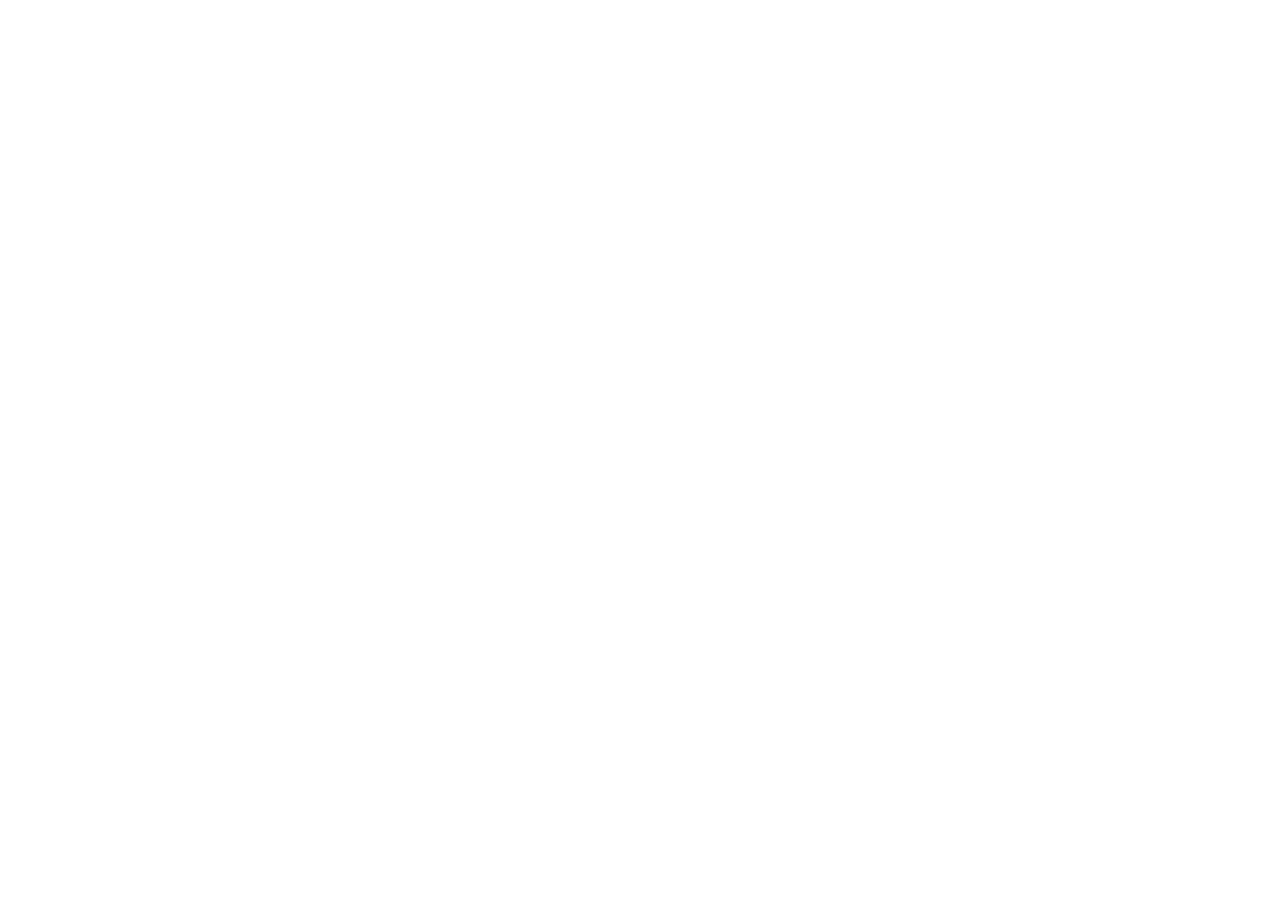
==== index.html @ c8a93262 "new project" ====
<!DOCTYPE html>
<html lang="en">

<head>
    <meta charset="UTF-8">
    <meta http-equiv="X-UA-Compatible" content="IE=edge">
    <meta name="viewport" content="width=device-width, initial-scale=1.0">
    <title>Document</title>
</head>

<body>

</body>

</html>
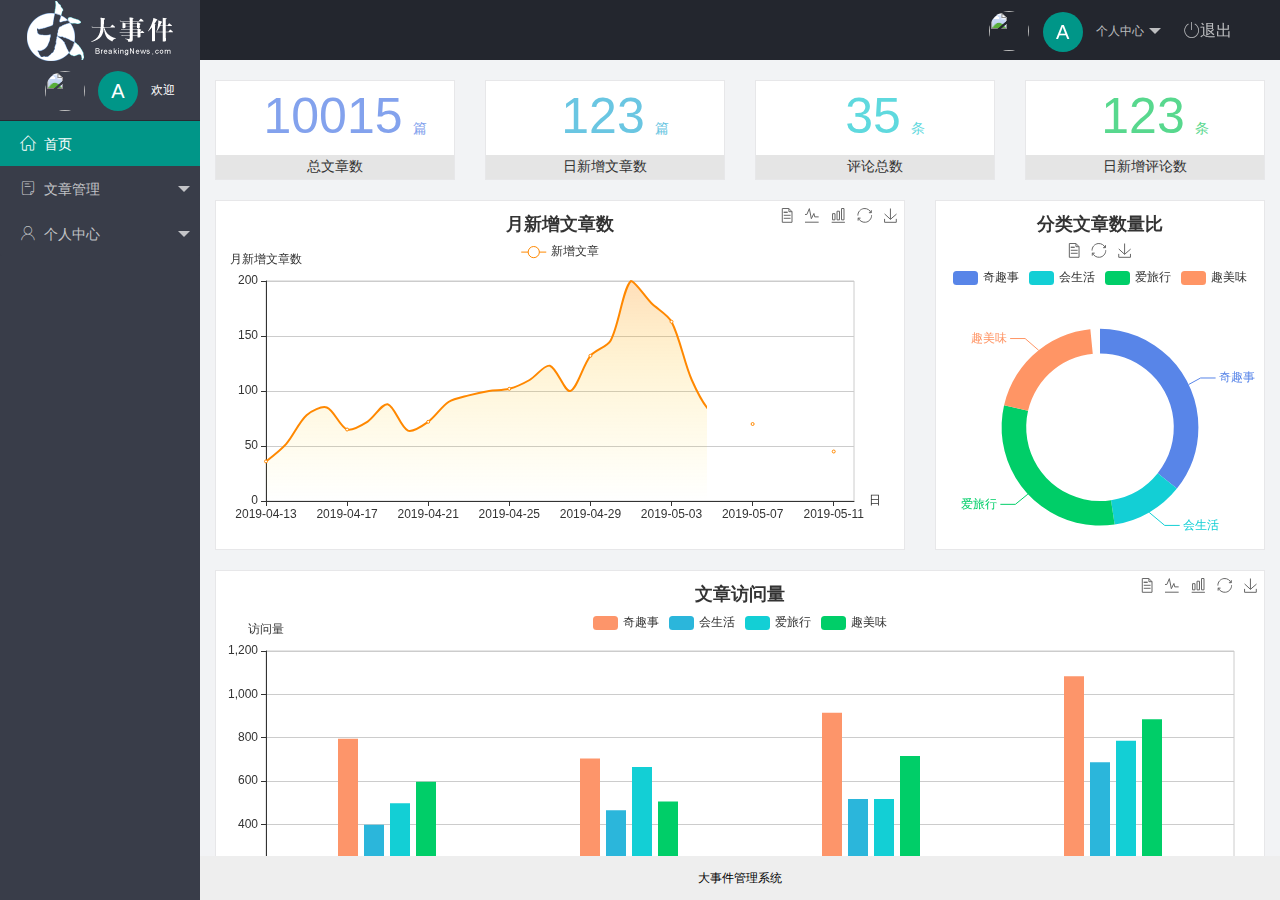
==== commit 0fa684d6: "完成了主页功能的开发" ====
--- a/index.html
+++ b/index.html
@@ -5,11 +5,96 @@
     <meta charset="UTF-8">
     <meta http-equiv="X-UA-Compatible" content="IE=edge">
     <meta name="viewport" content="width=device-width, initial-scale=1.0">
-    <title>Document</title>
+    <title>后台主页</title>
+    <!-- 引入layui.css -->
+    <link rel="stylesheet" href="./assets/lib/layui/css/layui.css">
+    <!-- 引入index.css -->
+    <link rel="stylesheet" href="./assets/css/index.css">
+    <!--引入第三方图标库  -->
+    <link rel="stylesheet" href="./assets/fonts/iconfont.css">
 </head>
 
 <body>
+    <div class="layui-layout layui-layout-admin">
+        <div class="layui-header">
+            <div class="layui-logo layui-hide-xs layui-bg-black">
+                <img src="./assets/images/logo.png" alt="">
+            </div>
+            <!-- 右上角个人中心 退出部分 -->
+            <ul class="layui-nav layui-layout-right">
+                <li class="layui-nav-item layui-hide layui-show-md-inline-block">
+                    <a href="javascript:;" class="userinfo">
+                        <img src="//tva1.sinaimg.cn/crop.0.0.118.118.180/5db11ff4gw1e77d3nqrv8j203b03cweg.jpg"
+                            class="layui-nav-img">
+                        <span class="text-avater">A</span>
+                        个人中心
+                    </a>
+                    <dl class="layui-nav-child">
+                        <dd><a href="">基本资料</a></dd>
+                        <dd><a href="">更换头像</a></dd>
+                        <dd><a href="">重置密码</a></dd>
+                    </dl>
+                </li>
+                <li class="layui-nav-item" lay-header-event="menuRight" lay-unselect>
+                    <a href="javascript:;" id="loginout_btn"><span class="iconfont icon-tuichu">退出</span></a>
+                </li>
+            </ul>
+        </div>
+        <!-- 内容部分-->
+        <div class="layui-side layui-bg-black">
+            <div class="layui-side-scroll">
+                <!-- 头像区域 -->
+                <div class="userinfo">
+                    <img src="//tva1.sinaimg.cn/crop.0.0.118.118.180/5db11ff4gw1e77d3nqrv8j203b03cweg.jpg"
+                        class="layui-nav-img">
+                    <span class="text-avater">A</span>
 
+                    <span id="welcome">欢迎</span>
+                </div>
+                <!-- 左侧导航区域（可配合layui已有的垂直导航） -->
+                <ul class="layui-nav layui-nav-tree" lay-filter="test" lay-shrink="all">
+                    <li class="layui-nav-item layui-this"><a href="./home/dashboard.html" target="fm"><span
+                                class="iconfont icon-home"></span>首页</a>
+                    </li>
+                    <li class="layui-nav-item  ">
+                        <a class="" href="javascript:;"><span class="iconfont icon-16"></span>文章管理</a>
+                        <dl class="layui-nav-child">
+                            <dd><a href="javascript:;"><i class="layui-icon layui-icon-app"></i> 文章类别</a></dd>
+                            <dd><a href="javascript:;"><i class="layui-icon layui-icon-app"></i> 文章列表</a></dd>
+                            <dd><a href="javascript:;"><i class="layui-icon layui-icon-app"></i> 发布文章</a></dd>
+                        </dl>
+                    </li>
+                    <li class="layui-nav-item">
+                        <a href="javascript:;"><span class="iconfont icon-user"></span>个人中心</a>
+                        <dl class="layui-nav-child">
+                            <dd><a href="javascript:;"><i class="layui-icon layui-icon-app"></i> 基本资料</a></dd>
+                            <dd><a href="javascript:;"><i class="layui-icon layui-icon-app"></i> 更换头像</a></dd>
+                            <dd><a href=""><i class="layui-icon layui-icon-app"></i> 重置密码</a></dd>
+                        </dl>
+                    </li>
+
+                </ul>
+            </div>
+        </div>
+
+        <div class="layui-body">
+            <!-- 内容主体区域 提供一个默认值-->
+            <iframe src="./home/dashboard.html" name="fm" frameborder="0"></iframe>
+        </div>
+
+        <div class="layui-footer">
+            <!-- 底部固定区域 -->
+            大事件管理系统
+        </div>
+    </div>
+    <!-- 导入layui.js -->
+    <script src="./assets/lib/layui/layui.all.js"></script>
+    <!-- 导入jquery -->
+    <script src="./assets/lib/jquery.js"></script>
+    <!-- 导入baseAPI -->
+    <script src="./assets/js/baseAPI.js"></script>
+    <!-- 导入index.js -->
+    <script src="./assets/js/index.js"></script>
 </body>
 
 </html>--- a/assets/lib/layui/css/layui.css
+++ b/assets/lib/layui/css/layui.css
@@ -0,0 +1,2 @@
+/** layui-v2.5.5 MIT License By https://www.layui.com */
+ .layui-inline,img{display:inline-block;vertical-align:middle}h1,h2,h3,h4,h5,h6{font-weight:400}.layui-edge,.layui-header,.layui-inline,.layui-main{position:relative}.layui-body,.layui-edge,.layui-elip{overflow:hidden}.layui-btn,.layui-edge,.layui-inline,img{vertical-align:middle}.layui-btn,.layui-disabled,.layui-icon,.layui-unselect{-moz-user-select:none;-webkit-user-select:none;-ms-user-select:none}.layui-elip,.layui-form-checkbox span,.layui-form-pane .layui-form-label{text-overflow:ellipsis;white-space:nowrap}.layui-breadcrumb,.layui-tree-btnGroup{visibility:hidden}blockquote,body,button,dd,div,dl,dt,form,h1,h2,h3,h4,h5,h6,input,li,ol,p,pre,td,textarea,th,ul{margin:0;padding:0;-webkit-tap-highlight-color:rgba(0,0,0,0)}a:active,a:hover{outline:0}img{border:none}li{list-style:none}table{border-collapse:collapse;border-spacing:0}h4,h5,h6{font-size:100%}button,input,optgroup,option,select,textarea{font-family:inherit;font-size:inherit;font-style:inherit;font-weight:inherit;outline:0}pre{white-space:pre-wrap;white-space:-moz-pre-wrap;white-space:-pre-wrap;white-space:-o-pre-wrap;word-wrap:break-word}body{line-height:24px;font:14px Helvetica Neue,Helvetica,PingFang SC,Tahoma,Arial,sans-serif}hr{height:1px;margin:10px 0;border:0;clear:both}a{color:#333;text-decoration:none}a:hover{color:#777}a cite{font-style:normal;*cursor:pointer}.layui-border-box,.layui-border-box *{box-sizing:border-box}.layui-box,.layui-box *{box-sizing:content-box}.layui-clear{clear:both;*zoom:1}.layui-clear:after{content:'\20';clear:both;*zoom:1;display:block;height:0}.layui-inline{*display:inline;*zoom:1}.layui-edge{display:inline-block;width:0;height:0;border-width:6px;border-style:dashed;border-color:transparent}.layui-edge-top{top:-4px;border-bottom-color:#999;border-bottom-style:solid}.layui-edge-right{border-left-color:#999;border-left-style:solid}.layui-edge-bottom{top:2px;border-top-color:#999;border-top-style:solid}.layui-edge-left{border-right-color:#999;border-right-style:solid}.layui-disabled,.layui-disabled:hover{color:#d2d2d2!important;cursor:not-allowed!important}.layui-circle{border-radius:100%}.layui-show{display:block!important}.layui-hide{display:none!important}@font-face{font-family:layui-icon;src:url(../font/iconfont.eot?v=250);src:url(../font/iconfont.eot?v=250#iefix) format('embedded-opentype'),url(../font/iconfont.woff2?v=250) format('woff2'),url(../font/iconfont.woff?v=250) format('woff'),url(../font/iconfont.ttf?v=250) format('truetype'),url(../font/iconfont.svg?v=250#layui-icon) format('svg')}.layui-icon{font-family:layui-icon!important;font-size:16px;font-style:normal;-webkit-font-smoothing:antialiased;-moz-osx-font-smoothing:grayscale}.layui-icon-reply-fill:before{content:"\e611"}.layui-icon-set-fill:before{content:"\e614"}.layui-icon-menu-fill:before{content:"\e60f"}.layui-icon-search:before{content:"\e615"}.layui-icon-share:before{content:"\e641"}.layui-icon-set-sm:before{content:"\e620"}.layui-icon-engine:before{content:"\e628"}.layui-icon-close:before{content:"\1006"}.layui-icon-close-fill:before{content:"\1007"}.layui-icon-chart-screen:before{content:"\e629"}.layui-icon-star:before{content:"\e600"}.layui-icon-circle-dot:before{content:"\e617"}.layui-icon-chat:before{content:"\e606"}.layui-icon-release:before{content:"\e609"}.layui-icon-list:before{content:"\e60a"}.layui-icon-chart:before{content:"\e62c"}.layui-icon-ok-circle:before{content:"\1005"}.layui-icon-layim-theme:before{content:"\e61b"}.layui-icon-table:before{content:"\e62d"}.layui-icon-right:before{content:"\e602"}.layui-icon-left:before{content:"\e603"}.layui-icon-cart-simple:before{content:"\e698"}.layui-icon-face-cry:before{content:"\e69c"}.layui-icon-face-smile:before{content:"\e6af"}.layui-icon-survey:before{content:"\e6b2"}.layui-icon-tree:before{content:"\e62e"}.layui-icon-upload-circle:before{content:"\e62f"}.layui-icon-add-circle:before{content:"\e61f"}.layui-icon-download-circle:before{content:"\e601"}.layui-icon-templeate-1:before{content:"\e630"}.layui-icon-util:before{content:"\e631"}.layui-icon-face-surprised:before{content:"\e664"}.layui-icon-edit:before{content:"\e642"}.layui-icon-speaker:before{content:"\e645"}.layui-icon-down:before{content:"\e61a"}.layui-icon-file:before{content:"\e621"}.layui-icon-layouts:before{content:"\e632"}.layui-icon-rate-half:before{content:"\e6c9"}.layui-icon-add-circle-fine:before{content:"\e608"}.layui-icon-prev-circle:before{content:"\e633"}.layui-icon-read:before{content:"\e705"}.layui-icon-404:before{content:"\e61c"}.layui-icon-carousel:before{content:"\e634"}.layui-icon-help:before{content:"\e607"}.layui-icon-code-circle:before{content:"\e635"}.layui-icon-water:before{content:"\e636"}.layui-icon-username:before{content:"\e66f"}.layui-icon-find-fill:before{content:"\e670"}.layui-icon-about:before{content:"\e60b"}.layui-icon-location:before{content:"\e715"}.layui-icon-up:before{content:"\e619"}.layui-icon-pause:before{content:"\e651"}.layui-icon-date:before{content:"\e637"}.layui-icon-layim-uploadfile:before{content:"\e61d"}.layui-icon-delete:before{content:"\e640"}.layui-icon-play:before{content:"\e652"}.layui-icon-top:before{content:"\e604"}.layui-icon-friends:before{content:"\e612"}.layui-icon-refresh-3:before{content:"\e9aa"}.layui-icon-ok:before{content:"\e605"}.layui-icon-layer:before{content:"\e638"}.layui-icon-face-smile-fine:before{content:"\e60c"}.layui-icon-dollar:before{content:"\e659"}.layui-icon-group:before{content:"\e613"}.layui-icon-layim-download:before{content:"\e61e"}.layui-icon-picture-fine:before{content:"\e60d"}.layui-icon-link:before{content:"\e64c"}.layui-icon-diamond:before{content:"\e735"}.layui-icon-log:before{content:"\e60e"}.layui-icon-rate-solid:before{content:"\e67a"}.layui-icon-fonts-del:before{content:"\e64f"}.layui-icon-unlink:before{content:"\e64d"}.layui-icon-fonts-clear:before{content:"\e639"}.layui-icon-triangle-r:before{content:"\e623"}.layui-icon-circle:before{content:"\e63f"}.layui-icon-radio:before{content:"\e643"}.layui-icon-align-center:before{content:"\e647"}.layui-icon-align-right:before{content:"\e648"}.layui-icon-align-left:before{content:"\e649"}.layui-icon-loading-1:before{content:"\e63e"}.layui-icon-return:before{content:"\e65c"}.layui-icon-fonts-strong:before{content:"\e62b"}.layui-icon-upload:before{content:"\e67c"}.layui-icon-dialogue:before{content:"\e63a"}.layui-icon-video:before{content:"\e6ed"}.layui-icon-headset:before{content:"\e6fc"}.layui-icon-cellphone-fine:before{content:"\e63b"}.layui-icon-add-1:before{content:"\e654"}.layui-icon-face-smile-b:before{content:"\e650"}.layui-icon-fonts-html:before{content:"\e64b"}.layui-icon-form:before{content:"\e63c"}.layui-icon-cart:before{content:"\e657"}.layui-icon-camera-fill:before{content:"\e65d"}.layui-icon-tabs:before{content:"\e62a"}.layui-icon-fonts-code:before{content:"\e64e"}.layui-icon-fire:before{content:"\e756"}.layui-icon-set:before{content:"\e716"}.layui-icon-fonts-u:before{content:"\e646"}.layui-icon-triangle-d:before{content:"\e625"}.layui-icon-tips:before{content:"\e702"}.layui-icon-picture:before{content:"\e64a"}.layui-icon-more-vertical:before{content:"\e671"}.layui-icon-flag:before{content:"\e66c"}.layui-icon-loading:before{content:"\e63d"}.layui-icon-fonts-i:before{content:"\e644"}.layui-icon-refresh-1:before{content:"\e666"}.layui-icon-rmb:before{content:"\e65e"}.layui-icon-home:before{content:"\e68e"}.layui-icon-user:before{content:"\e770"}.layui-icon-notice:before{content:"\e667"}.layui-icon-login-weibo:before{content:"\e675"}.layui-icon-voice:before{content:"\e688"}.layui-icon-upload-drag:before{content:"\e681"}.layui-icon-login-qq:before{content:"\e676"}.layui-icon-snowflake:before{content:"\e6b1"}.layui-icon-file-b:before{content:"\e655"}.layui-icon-template:before{content:"\e663"}.layui-icon-auz:before{content:"\e672"}.layui-icon-console:before{content:"\e665"}.layui-icon-app:before{content:"\e653"}.layui-icon-prev:before{content:"\e65a"}.layui-icon-website:before{content:"\e7ae"}.layui-icon-next:before{content:"\e65b"}.layui-icon-component:before{content:"\e857"}.layui-icon-more:before{content:"\e65f"}.layui-icon-login-wechat:before{content:"\e677"}.layui-icon-shrink-right:before{content:"\e668"}.layui-icon-spread-left:before{content:"\e66b"}.layui-icon-camera:before{content:"\e660"}.layui-icon-note:before{content:"\e66e"}.layui-icon-refresh:before{content:"\e669"}.layui-icon-female:before{content:"\e661"}.layui-icon-male:before{content:"\e662"}.layui-icon-password:before{content:"\e673"}.layui-icon-senior:before{content:"\e674"}.layui-icon-theme:before{content:"\e66a"}.layui-icon-tread:before{content:"\e6c5"}.layui-icon-praise:before{content:"\e6c6"}.layui-icon-star-fill:before{content:"\e658"}.layui-icon-rate:before{content:"\e67b"}.layui-icon-template-1:before{content:"\e656"}.layui-icon-vercode:before{content:"\e679"}.layui-icon-cellphone:before{content:"\e678"}.layui-icon-screen-full:before{content:"\e622"}.layui-icon-screen-restore:before{content:"\e758"}.layui-icon-cols:before{content:"\e610"}.layui-icon-export:before{content:"\e67d"}.layui-icon-print:before{content:"\e66d"}.layui-icon-slider:before{content:"\e714"}.layui-icon-addition:before{content:"\e624"}.layui-icon-subtraction:before{content:"\e67e"}.layui-icon-service:before{content:"\e626"}.layui-icon-transfer:before{content:"\e691"}.layui-main{width:1140px;margin:0 auto}.layui-header{z-index:1000;height:60px}.layui-header a:hover{transition:all .5s;-webkit-transition:all .5s}.layui-side{position:fixed;left:0;top:0;bottom:0;z-index:999;width:200px;overflow-x:hidden}.layui-side-scroll{position:relative;width:220px;height:100%;overflow-x:hidden}.layui-body{position:absolute;left:200px;right:0;top:0;bottom:0;z-index:998;width:auto;overflow-y:auto;box-sizing:border-box}.layui-layout-body{overflow:hidden}.layui-layout-admin .layui-header{background-color:#23262E}.layui-layout-admin .layui-side{top:60px;width:200px;overflow-x:hidden}.layui-layout-admin .layui-body{position:fixed;top:60px;bottom:44px}.layui-layout-admin .layui-main{width:auto;margin:0 15px}.layui-layout-admin .layui-footer{position:fixed;left:200px;right:0;bottom:0;height:44px;line-height:44px;padding:0 15px;background-color:#eee}.layui-layout-admin .layui-logo{position:absolute;left:0;top:0;width:200px;height:100%;line-height:60px;text-align:center;color:#009688;font-size:16px}.layui-layout-admin .layui-header .layui-nav{background:0 0}.layui-layout-left{position:absolute!important;left:200px;top:0}.layui-layout-right{position:absolute!important;right:0;top:0}.layui-container{position:relative;margin:0 auto;padding:0 15px;box-sizing:border-box}.layui-fluid{position:relative;margin:0 auto;padding:0 15px}.layui-row:after,.layui-row:before{content:'';display:block;clear:both}.layui-col-lg1,.layui-col-lg10,.layui-col-lg11,.layui-col-lg12,.layui-col-lg2,.layui-col-lg3,.layui-col-lg4,.layui-col-lg5,.layui-col-lg6,.layui-col-lg7,.layui-col-lg8,.layui-col-lg9,.layui-col-md1,.layui-col-md10,.layui-col-md11,.layui-col-md12,.layui-col-md2,.layui-col-md3,.layui-col-md4,.layui-col-md5,.layui-col-md6,.layui-col-md7,.layui-col-md8,.layui-col-md9,.layui-col-sm1,.layui-col-sm10,.layui-col-sm11,.layui-col-sm12,.layui-col-sm2,.layui-col-sm3,.layui-col-sm4,.layui-col-sm5,.layui-col-sm6,.layui-col-sm7,.layui-col-sm8,.layui-col-sm9,.layui-col-xs1,.layui-col-xs10,.layui-col-xs11,.layui-col-xs12,.layui-col-xs2,.layui-col-xs3,.layui-col-xs4,.layui-col-xs5,.layui-col-xs6,.layui-col-xs7,.layui-col-xs8,.layui-col-xs9{position:relative;display:block;box-sizing:border-box}.layui-col-xs1,.layui-col-xs10,.layui-col-xs11,.layui-col-xs12,.layui-col-xs2,.layui-col-xs3,.layui-col-xs4,.layui-col-xs5,.layui-col-xs6,.layui-col-xs7,.layui-col-xs8,.layui-col-xs9{float:left}.layui-col-xs1{width:8.33333333%}.layui-col-xs2{width:16.66666667%}.layui-col-xs3{width:25%}.layui-col-xs4{width:33.33333333%}.layui-col-xs5{width:41.66666667%}.layui-col-xs6{width:50%}.layui-col-xs7{width:58.33333333%}.layui-col-xs8{width:66.66666667%}.layui-col-xs9{width:75%}.layui-col-xs10{width:83.33333333%}.layui-col-xs11{width:91.66666667%}.layui-col-xs12{width:100%}.layui-col-xs-offset1{margin-left:8.33333333%}.layui-col-xs-offset2{margin-left:16.66666667%}.layui-col-xs-offset3{margin-left:25%}.layui-col-xs-offset4{margin-left:33.33333333%}.layui-col-xs-offset5{margin-left:41.66666667%}.layui-col-xs-offset6{margin-left:50%}.layui-col-xs-offset7{margin-left:58.33333333%}.layui-col-xs-offset8{margin-left:66.66666667%}.layui-col-xs-offset9{margin-left:75%}.layui-col-xs-offset10{margin-left:83.33333333%}.layui-col-xs-offset11{margin-left:91.66666667%}.layui-col-xs-offset12{margin-left:100%}@media screen and (max-width:768px){.layui-hide-xs{display:none!important}.layui-show-xs-block{display:block!important}.layui-show-xs-inline{display:inline!important}.layui-show-xs-inline-block{display:inline-block!important}}@media screen and (min-width:768px){.layui-container{width:750px}.layui-hide-sm{display:none!important}.layui-show-sm-block{display:block!important}.layui-show-sm-inline{display:inline!important}.layui-show-sm-inline-block{display:inline-block!important}.layui-col-sm1,.layui-col-sm10,.layui-col-sm11,.layui-col-sm12,.layui-col-sm2,.layui-col-sm3,.layui-col-sm4,.layui-col-sm5,.layui-col-sm6,.layui-col-sm7,.layui-col-sm8,.layui-col-sm9{float:left}.layui-col-sm1{width:8.33333333%}.layui-col-sm2{width:16.66666667%}.layui-col-sm3{width:25%}.layui-col-sm4{width:33.33333333%}.layui-col-sm5{width:41.66666667%}.layui-col-sm6{width:50%}.layui-col-sm7{width:58.33333333%}.layui-col-sm8{width:66.66666667%}.layui-col-sm9{width:75%}.layui-col-sm10{width:83.33333333%}.layui-col-sm11{width:91.66666667%}.layui-col-sm12{width:100%}.layui-col-sm-offset1{margin-left:8.33333333%}.layui-col-sm-offset2{margin-left:16.66666667%}.layui-col-sm-offset3{margin-left:25%}.layui-col-sm-offset4{margin-left:33.33333333%}.layui-col-sm-offset5{margin-left:41.66666667%}.layui-col-sm-offset6{margin-left:50%}.layui-col-sm-offset7{margin-left:58.33333333%}.layui-col-sm-offset8{margin-left:66.66666667%}.layui-col-sm-offset9{margin-left:75%}.layui-col-sm-offset10{margin-left:83.33333333%}.layui-col-sm-offset11{margin-left:91.66666667%}.layui-col-sm-offset12{margin-left:100%}}@media screen and (min-width:992px){.layui-container{width:970px}.layui-hide-md{display:none!important}.layui-show-md-block{display:block!important}.layui-show-md-inline{display:inline!important}.layui-show-md-inline-block{display:inline-block!important}.layui-col-md1,.layui-col-md10,.layui-col-md11,.layui-col-md12,.layui-col-md2,.layui-col-md3,.layui-col-md4,.layui-col-md5,.layui-col-md6,.layui-col-md7,.layui-col-md8,.layui-col-md9{float:left}.layui-col-md1{width:8.33333333%}.layui-col-md2{width:16.66666667%}.layui-col-md3{width:25%}.layui-col-md4{width:33.33333333%}.layui-col-md5{width:41.66666667%}.layui-col-md6{width:50%}.layui-col-md7{width:58.33333333%}.layui-col-md8{width:66.66666667%}.layui-col-md9{width:75%}.layui-col-md10{width:83.33333333%}.layui-col-md11{width:91.66666667%}.layui-col-md12{width:100%}.layui-col-md-offset1{margin-left:8.33333333%}.layui-col-md-offset2{margin-left:16.66666667%}.layui-col-md-offset3{margin-left:25%}.layui-col-md-offset4{margin-left:33.33333333%}.layui-col-md-offset5{margin-left:41.66666667%}.layui-col-md-offset6{margin-left:50%}.layui-col-md-offset7{margin-left:58.33333333%}.layui-col-md-offset8{margin-left:66.66666667%}.layui-col-md-offset9{margin-left:75%}.layui-col-md-offset10{margin-left:83.33333333%}.layui-col-md-offset11{margin-left:91.66666667%}.layui-col-md-offset12{margin-left:100%}}@media screen and (min-width:1200px){.layui-container{width:1170px}.layui-hide-lg{display:none!important}.layui-show-lg-block{display:block!important}.layui-show-lg-inline{display:inline!important}.layui-show-lg-inline-block{display:inline-block!important}.layui-col-lg1,.layui-col-lg10,.layui-col-lg11,.layui-col-lg12,.layui-col-lg2,.layui-col-lg3,.layui-col-lg4,.layui-col-lg5,.layui-col-lg6,.layui-col-lg7,.layui-col-lg8,.layui-col-lg9{float:left}.layui-col-lg1{width:8.33333333%}.layui-col-lg2{width:16.66666667%}.layui-col-lg3{width:25%}.layui-col-lg4{width:33.33333333%}.layui-col-lg5{width:41.66666667%}.layui-col-lg6{width:50%}.layui-col-lg7{width:58.33333333%}.layui-col-lg8{width:66.66666667%}.layui-col-lg9{width:75%}.layui-col-lg10{width:83.33333333%}.layui-col-lg11{width:91.66666667%}.layui-col-lg12{width:100%}.layui-col-lg-offset1{margin-left:8.33333333%}.layui-col-lg-offset2{margin-left:16.66666667%}.layui-col-lg-offset3{margin-left:25%}.layui-col-lg-offset4{margin-left:33.33333333%}.layui-col-lg-offset5{margin-left:41.66666667%}.layui-col-lg-offset6{margin-left:50%}.layui-col-lg-offset7{margin-left:58.33333333%}.layui-col-lg-offset8{margin-left:66.66666667%}.layui-col-lg-offset9{margin-left:75%}.layui-col-lg-offset10{margin-left:83.33333333%}.layui-col-lg-offset11{margin-left:91.66666667%}.layui-col-lg-offset12{margin-left:100%}}.layui-col-space1{margin:-.5px}.layui-col-space1>*{padding:.5px}.layui-col-space3{margin:-1.5px}.layui-col-space3>*{padding:1.5px}.layui-col-space5{margin:-2.5px}.layui-col-space5>*{padding:2.5px}.layui-col-space8{margin:-3.5px}.layui-col-space8>*{padding:3.5px}.layui-col-space10{margin:-5px}.layui-col-space10>*{padding:5px}.layui-col-space12{margin:-6px}.layui-col-space12>*{padding:6px}.layui-col-space15{margin:-7.5px}.layui-col-space15>*{padding:7.5px}.layui-col-space18{margin:-9px}.layui-col-space18>*{padding:9px}.layui-col-space20{margin:-10px}.layui-col-space20>*{padding:10px}.layui-col-space22{margin:-11px}.layui-col-space22>*{padding:11px}.layui-col-space25{margin:-12.5px}.layui-col-space25>*{padding:12.5px}.layui-col-space30{margin:-15px}.layui-col-space30>*{padding:15px}.layui-btn,.layui-input,.layui-select,.layui-textarea,.layui-upload-button{outline:0;-webkit-appearance:none;transition:all .3s;-webkit-transition:all .3s;box-sizing:border-box}.layui-elem-quote{margin-bottom:10px;padding:15px;line-height:22px;border-left:5px solid #009688;border-radius:0 2px 2px 0;background-color:#f2f2f2}.layui-quote-nm{border-style:solid;border-width:1px 1px 1px 5px;background:0 0}.layui-elem-field{margin-bottom:10px;padding:0;border-width:1px;border-style:solid}.layui-elem-field legend{margin-left:20px;padding:0 10px;font-size:20px;font-weight:300}.layui-field-title{margin:10px 0 20px;border-width:1px 0 0}.layui-field-box{padding:10px 15px}.layui-field-title .layui-field-box{padding:10px 0}.layui-progress{position:relative;height:6px;border-radius:20px;background-color:#e2e2e2}.layui-progress-bar{position:absolute;left:0;top:0;width:0;max-width:100%;height:6px;border-radius:20px;text-align:right;background-color:#5FB878;transition:all .3s;-webkit-transition:all .3s}.layui-progress-big,.layui-progress-big .layui-progress-bar{height:18px;line-height:18px}.layui-progress-text{position:relative;top:-20px;line-height:18px;font-size:12px;color:#666}.layui-progress-big .layui-progress-text{position:static;padding:0 10px;color:#fff}.layui-collapse{border-width:1px;border-style:solid;border-radius:2px}.layui-colla-content,.layui-colla-item{border-top-width:1px;border-top-style:solid}.layui-colla-item:first-child{border-top:none}.layui-colla-title{position:relative;height:42px;line-height:42px;padding:0 15px 0 35px;color:#333;background-color:#f2f2f2;cursor:pointer;font-size:14px;overflow:hidden}.layui-colla-content{display:none;padding:10px 15px;line-height:22px;color:#666}.layui-colla-icon{position:absolute;left:15px;top:0;font-size:14px}.layui-card{margin-bottom:15px;border-radius:2px;background-color:#fff;box-shadow:0 1px 2px 0 rgba(0,0,0,.05)}.layui-card:last-child{margin-bottom:0}.layui-card-header{position:relative;height:42px;line-height:42px;padding:0 15px;border-bottom:1px solid #f6f6f6;color:#333;border-radius:2px 2px 0 0;font-size:14px}.layui-bg-black,.layui-bg-blue,.layui-bg-cyan,.layui-bg-green,.layui-bg-orange,.layui-bg-red{color:#fff!important}.layui-card-body{position:relative;padding:10px 15px;line-height:24px}.layui-card-body[pad15]{padding:15px}.layui-card-body[pad20]{padding:20px}.layui-card-body .layui-table{margin:5px 0}.layui-card .layui-tab{margin:0}.layui-panel-window{position:relative;padding:15px;border-radius:0;border-top:5px solid #E6E6E6;background-color:#fff}.layui-auxiliar-moving{position:fixed;left:0;right:0;top:0;bottom:0;width:100%;height:100%;background:0 0;z-index:9999999999}.layui-form-label,.layui-form-mid,.layui-form-select,.layui-input-block,.layui-input-inline,.layui-textarea{position:relative}.layui-bg-red{background-color:#FF5722!important}.layui-bg-orange{background-color:#FFB800!important}.layui-bg-green{background-color:#009688!important}.layui-bg-cyan{background-color:#2F4056!important}.layui-bg-blue{background-color:#1E9FFF!important}.layui-bg-black{background-color:#393D49!important}.layui-bg-gray{background-color:#eee!important;color:#666!important}.layui-badge-rim,.layui-colla-content,.layui-colla-item,.layui-collapse,.layui-elem-field,.layui-form-pane .layui-form-item[pane],.layui-form-pane .layui-form-label,.layui-input,.layui-layedit,.layui-layedit-tool,.layui-quote-nm,.layui-select,.layui-tab-bar,.layui-tab-card,.layui-tab-title,.layui-tab-title .layui-this:after,.layui-textarea{border-color:#e6e6e6}.layui-timeline-item:before,hr{background-color:#e6e6e6}.layui-text{line-height:22px;font-size:14px;color:#666}.layui-text h1,.layui-text h2,.layui-text h3{font-weight:500;color:#333}.layui-text h1{font-size:30px}.layui-text h2{font-size:24px}.layui-text h3{font-size:18px}.layui-text a:not(.layui-btn){color:#01AAED}.layui-text a:not(.layui-btn):hover{text-decoration:underline}.layui-text ul{padding:5px 0 5px 15px}.layui-text ul li{margin-top:5px;list-style-type:disc}.layui-text em,.layui-word-aux{color:#999!important;padding:0 5px!important}.layui-btn{display:inline-block;height:38px;line-height:38px;padding:0 18px;background-color:#009688;color:#fff;white-space:nowrap;text-align:center;font-size:14px;border:none;border-radius:2px;cursor:pointer}.layui-btn:hover{opacity:.8;filter:alpha(opacity=80);color:#fff}.layui-btn:active{opacity:1;filter:alpha(opacity=100)}.layui-btn+.layui-btn{margin-left:10px}.layui-btn-container{font-size:0}.layui-btn-container .layui-btn{margin-right:10px;margin-bottom:10px}.layui-btn-container .layui-btn+.layui-btn{margin-left:0}.layui-table .layui-btn-container .layui-btn{margin-bottom:9px}.layui-btn-radius{border-radius:100px}.layui-btn .layui-icon{margin-right:3px;font-size:18px;vertical-align:bottom;vertical-align:middle\9}.layui-btn-primary{border:1px solid #C9C9C9;background-color:#fff;color:#555}.layui-btn-primary:hover{border-color:#009688;color:#333}.layui-btn-normal{background-color:#1E9FFF}.layui-btn-warm{background-color:#FFB800}.layui-btn-danger{background-color:#FF5722}.layui-btn-checked{background-color:#5FB878}.layui-btn-disabled,.layui-btn-disabled:active,.layui-btn-disabled:hover{border:1px solid #e6e6e6;background-color:#FBFBFB;color:#C9C9C9;cursor:not-allowed;opacity:1}.layui-btn-lg{height:44px;line-height:44px;padding:0 25px;font-size:16px}.layui-btn-sm{height:30px;line-height:30px;padding:0 10px;font-size:12px}.layui-btn-sm i{font-size:16px!important}.layui-btn-xs{height:22px;line-height:22px;padding:0 5px;font-size:12px}.layui-btn-xs i{font-size:14px!important}.layui-btn-group{display:inline-block;vertical-align:middle;font-size:0}.layui-btn-group .layui-btn{margin-left:0!important;margin-right:0!important;border-left:1px solid rgba(255,255,255,.5);border-radius:0}.layui-btn-group .layui-btn-primary{border-left:none}.layui-btn-group .layui-btn-primary:hover{border-color:#C9C9C9;color:#009688}.layui-btn-group .layui-btn:first-child{border-left:none;border-radius:2px 0 0 2px}.layui-btn-group .layui-btn-primary:first-child{border-left:1px solid #c9c9c9}.layui-btn-group .layui-btn:last-child{border-radius:0 2px 2px 0}.layui-btn-group .layui-btn+.layui-btn{margin-left:0}.layui-btn-group+.layui-btn-group{margin-left:10px}.layui-btn-fluid{width:100%}.layui-input,.layui-select,.layui-textarea{height:38px;line-height:1.3;line-height:38px\9;border-width:1px;border-style:solid;background-color:#fff;border-radius:2px}.layui-input::-webkit-input-placeholder,.layui-select::-webkit-input-placeholder,.layui-textarea::-webkit-input-placeholder{line-height:1.3}.layui-input,.layui-textarea{display:block;width:100%;padding-left:10px}.layui-input:hover,.layui-textarea:hover{border-color:#D2D2D2!important}.layui-input:focus,.layui-textarea:focus{border-color:#C9C9C9!important}.layui-textarea{min-height:100px;height:auto;line-height:20px;padding:6px 10px;resize:vertical}.layui-select{padding:0 10px}.layui-form input[type=checkbox],.layui-form input[type=radio],.layui-form select{display:none}.layui-form [lay-ignore]{display:initial}.layui-form-item{margin-bottom:15px;clear:both;*zoom:1}.layui-form-item:after{content:'\20';clear:both;*zoom:1;display:block;height:0}.layui-form-label{float:left;display:block;padding:9px 15px;width:80px;font-weight:400;line-height:20px;text-align:right}.layui-form-label-col{display:block;float:none;padding:9px 0;line-height:20px;text-align:left}.layui-form-item .layui-inline{margin-bottom:5px;margin-right:10px}.layui-input-block{margin-left:110px;min-height:36px}.layui-input-inline{display:inline-block;vertical-align:middle}.layui-form-item .layui-input-inline{float:left;width:190px;margin-right:10px}.layui-form-text .layui-input-inline{width:auto}.layui-form-mid{float:left;display:block;padding:9px 0!important;line-height:20px;margin-right:10px}.layui-form-danger+.layui-form-select .layui-input,.layui-form-danger:focus{border-color:#FF5722!important}.layui-form-select .layui-input{padding-right:30px;cursor:pointer}.layui-form-select .layui-edge{position:absolute;right:10px;top:50%;margin-top:-3px;cursor:pointer;border-width:6px;border-top-color:#c2c2c2;border-top-style:solid;transition:all .3s;-webkit-transition:all .3s}.layui-form-select dl{display:none;position:absolute;left:0;top:42px;padding:5px 0;z-index:899;min-width:100%;border:1px solid #d2d2d2;max-height:300px;overflow-y:auto;background-color:#fff;border-radius:2px;box-shadow:0 2px 4px rgba(0,0,0,.12);box-sizing:border-box}.layui-form-select dl dd,.layui-form-select dl dt{padding:0 10px;line-height:36px;white-space:nowrap;overflow:hidden;text-overflow:ellipsis}.layui-form-select dl dt{font-size:12px;color:#999}.layui-form-select dl dd{cursor:pointer}.layui-form-select dl dd:hover{background-color:#f2f2f2;-webkit-transition:.5s all;transition:.5s all}.layui-form-select .layui-select-group dd{padding-left:20px}.layui-form-select dl dd.layui-select-tips{padding-left:10px!important;color:#999}.layui-form-select dl dd.layui-this{background-color:#5FB878;color:#fff}.layui-form-checkbox,.layui-form-select dl dd.layui-disabled{background-color:#fff}.layui-form-selected dl{display:block}.layui-form-checkbox,.layui-form-checkbox *,.layui-form-switch{display:inline-block;vertical-align:middle}.layui-form-selected .layui-edge{margin-top:-9px;-webkit-transform:rotate(180deg);transform:rotate(180deg);margin-top:-3px\9}:root .layui-form-selected .layui-edge{margin-top:-9px\0/IE9}.layui-form-selectup dl{top:auto;bottom:42px}.layui-select-none{margin:5px 0;text-align:center;color:#999}.layui-select-disabled .layui-disabled{border-color:#eee!important}.layui-select-disabled .layui-edge{border-top-color:#d2d2d2}.layui-form-checkbox{position:relative;height:30px;line-height:30px;margin-right:10px;padding-right:30px;cursor:pointer;font-size:0;-webkit-transition:.1s linear;transition:.1s linear;box-sizing:border-box}.layui-form-checkbox span{padding:0 10px;height:100%;font-size:14px;border-radius:2px 0 0 2px;background-color:#d2d2d2;color:#fff;overflow:hidden}.layui-form-checkbox:hover span{background-color:#c2c2c2}.layui-form-checkbox i{position:absolute;right:0;top:0;width:30px;height:28px;border:1px solid #d2d2d2;border-left:none;border-radius:0 2px 2px 0;color:#fff;font-size:20px;text-align:center}.layui-form-checkbox:hover i{border-color:#c2c2c2;color:#c2c2c2}.layui-form-checked,.layui-form-checked:hover{border-color:#5FB878}.layui-form-checked span,.layui-form-checked:hover span{background-color:#5FB878}.layui-form-checked i,.layui-form-checked:hover i{color:#5FB878}.layui-form-item .layui-form-checkbox{margin-top:4px}.layui-form-checkbox[lay-skin=primary]{height:auto!important;line-height:normal!important;min-width:18px;min-height:18px;border:none!important;margin-right:0;padding-left:28px;padding-right:0;background:0 0}.layui-form-checkbox[lay-skin=primary] span{padding-left:0;padding-right:15px;line-height:18px;background:0 0;color:#666}.layui-form-checkbox[lay-skin=primary] i{right:auto;left:0;width:16px;height:16px;line-height:16px;border:1px solid #d2d2d2;font-size:12px;border-radius:2px;background-color:#fff;-webkit-transition:.1s linear;transition:.1s linear}.layui-form-checkbox[lay-skin=primary]:hover i{border-color:#5FB878;color:#fff}.layui-form-checked[lay-skin=primary] i{border-color:#5FB878!important;background-color:#5FB878;color:#fff}.layui-checkbox-disbaled[lay-skin=primary] span{background:0 0!important;color:#c2c2c2}.layui-checkbox-disbaled[lay-skin=primary]:hover i{border-color:#d2d2d2}.layui-form-item .layui-form-checkbox[lay-skin=primary]{margin-top:10px}.layui-form-switch{position:relative;height:22px;line-height:22px;min-width:35px;padding:0 5px;margin-top:8px;border:1px solid #d2d2d2;border-radius:20px;cursor:pointer;background-color:#fff;-webkit-transition:.1s linear;transition:.1s linear}.layui-form-switch i{position:absolute;left:5px;top:3px;width:16px;height:16px;border-radius:20px;background-color:#d2d2d2;-webkit-transition:.1s linear;transition:.1s linear}.layui-form-switch em{position:relative;top:0;width:25px;margin-left:21px;padding:0!important;text-align:center!important;color:#999!important;font-style:normal!important;font-size:12px}.layui-form-onswitch{border-color:#5FB878;background-color:#5FB878}.layui-checkbox-disbaled,.layui-checkbox-disbaled i{border-color:#e2e2e2!important}.layui-form-onswitch i{left:100%;margin-left:-21px;background-color:#fff}.layui-form-onswitch em{margin-left:5px;margin-right:21px;color:#fff!important}.layui-checkbox-disbaled span{background-color:#e2e2e2!important}.layui-checkbox-disbaled:hover i{color:#fff!important}[lay-radio]{display:none}.layui-form-radio,.layui-form-radio *{display:inline-block;vertical-align:middle}.layui-form-radio{line-height:28px;margin:6px 10px 0 0;padding-right:10px;cursor:pointer;font-size:0}.layui-form-radio *{font-size:14px}.layui-form-radio>i{margin-right:8px;font-size:22px;color:#c2c2c2}.layui-form-radio>i:hover,.layui-form-radioed>i{color:#5FB878}.layui-radio-disbaled>i{color:#e2e2e2!important}.layui-form-pane .layui-form-label{width:110px;padding:8px 15px;height:38px;line-height:20px;border-width:1px;border-style:solid;border-radius:2px 0 0 2px;text-align:center;background-color:#FBFBFB;overflow:hidden;box-sizing:border-box}.layui-form-pane .layui-input-inline{margin-left:-1px}.layui-form-pane .layui-input-block{margin-left:110px;left:-1px}.layui-form-pane .layui-input{border-radius:0 2px 2px 0}.layui-form-pane .layui-form-text .layui-form-label{float:none;width:100%;border-radius:2px;box-sizing:border-box;text-align:left}.layui-form-pane .layui-form-text .layui-input-inline{display:block;margin:0;top:-1px;clear:both}.layui-form-pane .layui-form-text .layui-input-block{margin:0;left:0;top:-1px}.layui-form-pane .layui-form-text .layui-textarea{min-height:100px;border-radius:0 0 2px 2px}.layui-form-pane .layui-form-checkbox{margin:4px 0 4px 10px}.layui-form-pane .layui-form-radio,.layui-form-pane .layui-form-switch{margin-top:6px;margin-left:10px}.layui-form-pane .layui-form-item[pane]{position:relative;border-width:1px;border-style:solid}.layui-form-pane .layui-form-item[pane] .layui-form-label{position:absolute;left:0;top:0;height:100%;border-width:0 1px 0 0}.layui-form-pane .layui-form-item[pane] .layui-input-inline{margin-left:110px}@media screen and (max-width:450px){.layui-form-item .layui-form-label{text-overflow:ellipsis;overflow:hidden;white-space:nowrap}.layui-form-item .layui-inline{display:block;margin-right:0;margin-bottom:20px;clear:both}.layui-form-item .layui-inline:after{content:'\20';clear:both;display:block;height:0}.layui-form-item .layui-input-inline{display:block;float:none;left:-3px;width:auto;margin:0 0 10px 112px}.layui-form-item .layui-input-inline+.layui-form-mid{margin-left:110px;top:-5px;padding:0}.layui-form-item .layui-form-checkbox{margin-right:5px;margin-bottom:5px}}.layui-layedit{border-width:1px;border-style:solid;border-radius:2px}.layui-layedit-tool{padding:3px 5px;border-bottom-width:1px;border-bottom-style:solid;font-size:0}.layedit-tool-fixed{position:fixed;top:0;border-top:1px solid #e2e2e2}.layui-layedit-tool .layedit-tool-mid,.layui-layedit-tool .layui-icon{display:inline-block;vertical-align:middle;text-align:center;font-size:14px}.layui-layedit-tool .layui-icon{position:relative;width:32px;height:30px;line-height:30px;margin:3px 5px;color:#777;cursor:pointer;border-radius:2px}.layui-layedit-tool .layui-icon:hover{color:#393D49}.layui-layedit-tool .layui-icon:active{color:#000}.layui-layedit-tool .layedit-tool-active{background-color:#e2e2e2;color:#000}.layui-layedit-tool .layui-disabled,.layui-layedit-tool .layui-disabled:hover{color:#d2d2d2;cursor:not-allowed}.layui-layedit-tool .layedit-tool-mid{width:1px;height:18px;margin:0 10px;background-color:#d2d2d2}.layedit-tool-html{width:50px!important;font-size:30px!important}.layedit-tool-b,.layedit-tool-code,.layedit-tool-help{font-size:16px!important}.layedit-tool-d,.layedit-tool-face,.layedit-tool-image,.layedit-tool-unlink{font-size:18px!important}.layedit-tool-image input{position:absolute;font-size:0;left:0;top:0;width:100%;height:100%;opacity:.01;filter:Alpha(opacity=1);cursor:pointer}.layui-layedit-iframe iframe{display:block;width:100%}#LAY_layedit_code{overflow:hidden}.layui-laypage{display:inline-block;*display:inline;*zoom:1;vertical-align:middle;margin:10px 0;font-size:0}.layui-laypage>a:first-child,.layui-laypage>a:first-child em{border-radius:2px 0 0 2px}.layui-laypage>a:last-child,.layui-laypage>a:last-child em{border-radius:0 2px 2px 0}.layui-laypage>:first-child{margin-left:0!important}.layui-laypage>:last-child{margin-right:0!important}.layui-laypage a,.layui-laypage button,.layui-laypage input,.layui-laypage select,.layui-laypage span{border:1px solid #e2e2e2}.layui-laypage a,.layui-laypage span{display:inline-block;*display:inline;*zoom:1;vertical-align:middle;padding:0 15px;height:28px;line-height:28px;margin:0 -1px 5px 0;background-color:#fff;color:#333;font-size:12px}.layui-flow-more a *,.layui-laypage input,.layui-table-view select[lay-ignore]{display:inline-block}.layui-laypage a:hover{color:#009688}.layui-laypage em{font-style:normal}.layui-laypage .layui-laypage-spr{color:#999;font-weight:700}.layui-laypage a{text-decoration:none}.layui-laypage .layui-laypage-curr{position:relative}.layui-laypage .layui-laypage-curr em{position:relative;color:#fff}.layui-laypage .layui-laypage-curr .layui-laypage-em{position:absolute;left:-1px;top:-1px;padding:1px;width:100%;height:100%;background-color:#009688}.layui-laypage-em{border-radius:2px}.layui-laypage-next em,.layui-laypage-prev em{font-family:Sim sun;font-size:16px}.layui-laypage .layui-laypage-count,.layui-laypage .layui-laypage-limits,.layui-laypage .layui-laypage-refresh,.layui-laypage .layui-laypage-skip{margin-left:10px;margin-right:10px;padding:0;border:none}.layui-laypage .layui-laypage-limits,.layui-laypage .layui-laypage-refresh{vertical-align:top}.layui-laypage .layui-laypage-refresh i{font-size:18px;cursor:pointer}.layui-laypage select{height:22px;padding:3px;border-radius:2px;cursor:pointer}.layui-laypage .layui-laypage-skip{height:30px;line-height:30px;color:#999}.layui-laypage button,.layui-laypage input{height:30px;line-height:30px;border-radius:2px;vertical-align:top;background-color:#fff;box-sizing:border-box}.layui-laypage input{width:40px;margin:0 10px;padding:0 3px;text-align:center}.layui-laypage input:focus,.layui-laypage select:focus{border-color:#009688!important}.layui-laypage button{margin-left:10px;padding:0 10px;cursor:pointer}.layui-table,.layui-table-view{margin:10px 0}.layui-flow-more{margin:10px 0;text-align:center;color:#999;font-size:14px}.layui-flow-more a{height:32px;line-height:32px}.layui-flow-more a *{vertical-align:top}.layui-flow-more a cite{padding:0 20px;border-radius:3px;background-color:#eee;color:#333;font-style:normal}.layui-flow-more a cite:hover{opacity:.8}.layui-flow-more a i{font-size:30px;color:#737383}.layui-table{width:100%;background-color:#fff;color:#666}.layui-table tr{transition:all .3s;-webkit-transition:all .3s}.layui-table th{text-align:left;font-weight:400}.layui-table tbody tr:hover,.layui-table thead tr,.layui-table-click,.layui-table-header,.layui-table-hover,.layui-table-mend,.layui-table-patch,.layui-table-tool,.layui-table-total,.layui-table-total tr,.layui-table[lay-even] tr:nth-child(even){background-color:#f2f2f2}.layui-table td,.layui-table th,.layui-table-col-set,.layui-table-fixed-r,.layui-table-grid-down,.layui-table-header,.layui-table-page,.layui-table-tips-main,.layui-table-tool,.layui-table-total,.layui-table-view,.layui-table[lay-skin=line],.layui-table[lay-skin=row]{border-width:1px;border-style:solid;border-color:#e6e6e6}.layui-table td,.layui-table th{position:relative;padding:9px 15px;min-height:20px;line-height:20px;font-size:14px}.layui-table[lay-skin=line] td,.layui-table[lay-skin=line] th{border-width:0 0 1px}.layui-table[lay-skin=row] td,.layui-table[lay-skin=row] th{border-width:0 1px 0 0}.layui-table[lay-skin=nob] td,.layui-table[lay-skin=nob] th{border:none}.layui-table img{max-width:100px}.layui-table[lay-size=lg] td,.layui-table[lay-size=lg] th{padding:15px 30px}.layui-table-view .layui-table[lay-size=lg] .layui-table-cell{height:40px;line-height:40px}.layui-table[lay-size=sm] td,.layui-table[lay-size=sm] th{font-size:12px;padding:5px 10px}.layui-table-view .layui-table[lay-size=sm] .layui-table-cell{height:20px;line-height:20px}.layui-table[lay-data]{display:none}.layui-table-box{position:relative;overflow:hidden}.layui-table-view .layui-table{position:relative;width:auto;margin:0}.layui-table-view .layui-table[lay-skin=line]{border-width:0 1px 0 0}.layui-table-view .layui-table[lay-skin=row]{border-width:0 0 1px}.layui-table-view .layui-table td,.layui-table-view .layui-table th{padding:5px 0;border-top:none;border-left:none}.layui-table-view .layui-table th.layui-unselect .layui-table-cell span{cursor:pointer}.layui-table-view .layui-table td{cursor:default}.layui-table-view .layui-table td[data-edit=text]{cursor:text}.layui-table-view .layui-form-checkbox[lay-skin=primary] i{width:18px;height:18px}.layui-table-view .layui-form-radio{line-height:0;padding:0}.layui-table-view .layui-form-radio>i{margin:0;font-size:20px}.layui-table-init{position:absolute;left:0;top:0;width:100%;height:100%;text-align:center;z-index:110}.layui-table-init .layui-icon{position:absolute;left:50%;top:50%;margin:-15px 0 0 -15px;font-size:30px;color:#c2c2c2}.layui-table-header{border-width:0 0 1px;overflow:hidden}.layui-table-header .layui-table{margin-bottom:-1px}.layui-table-tool .layui-inline[lay-event]{position:relative;width:26px;height:26px;padding:5px;line-height:16px;margin-right:10px;text-align:center;color:#333;border:1px solid #ccc;cursor:pointer;-webkit-transition:.5s all;transition:.5s all}.layui-table-tool .layui-inline[lay-event]:hover{border:1px solid #999}.layui-table-tool-temp{padding-right:120px}.layui-table-tool-self{position:absolute;right:17px;top:10px}.layui-table-tool .layui-table-tool-self .layui-inline[lay-event]{margin:0 0 0 10px}.layui-table-tool-panel{position:absolute;top:29px;left:-1px;padding:5px 0;min-width:150px;min-height:40px;border:1px solid #d2d2d2;text-align:left;overflow-y:auto;background-color:#fff;box-shadow:0 2px 4px rgba(0,0,0,.12)}.layui-table-cell,.layui-table-tool-panel li{overflow:hidden;text-overflow:ellipsis;white-space:nowrap}.layui-table-tool-panel li{padding:0 10px;line-height:30px;-webkit-transition:.5s all;transition:.5s all}.layui-table-tool-panel li .layui-form-checkbox[lay-skin=primary]{width:100%;padding-left:28px}.layui-table-tool-panel li:hover{background-color:#f2f2f2}.layui-table-tool-panel li .layui-form-checkbox[lay-skin=primary] i{position:absolute;left:0;top:0}.layui-table-tool-panel li .layui-form-checkbox[lay-skin=primary] span{padding:0}.layui-table-tool .layui-table-tool-self .layui-table-tool-panel{left:auto;right:-1px}.layui-table-col-set{position:absolute;right:0;top:0;width:20px;height:100%;border-width:0 0 0 1px;background-color:#fff}.layui-table-sort{width:10px;height:20px;margin-left:5px;cursor:pointer!important}.layui-table-sort .layui-edge{position:absolute;left:5px;border-width:5px}.layui-table-sort .layui-table-sort-asc{top:3px;border-top:none;border-bottom-style:solid;border-bottom-color:#b2b2b2}.layui-table-sort .layui-table-sort-asc:hover{border-bottom-color:#666}.layui-table-sort .layui-table-sort-desc{bottom:5px;border-bottom:none;border-top-style:solid;border-top-color:#b2b2b2}.layui-table-sort .layui-table-sort-desc:hover{border-top-color:#666}.layui-table-sort[lay-sort=asc] .layui-table-sort-asc{border-bottom-color:#000}.layui-table-sort[lay-sort=desc] .layui-table-sort-desc{border-top-color:#000}.layui-table-cell{height:28px;line-height:28px;padding:0 15px;position:relative;box-sizing:border-box}.layui-table-cell .layui-form-checkbox[lay-skin=primary]{top:-1px;padding:0}.layui-table-cell .layui-table-link{color:#01AAED}.laytable-cell-checkbox,.laytable-cell-numbers,.laytable-cell-radio,.laytable-cell-space{padding:0;text-align:center}.layui-table-body{position:relative;overflow:auto;margin-right:-1px;margin-bottom:-1px}.layui-table-body .layui-none{line-height:26px;padding:15px;text-align:center;color:#999}.layui-table-fixed{position:absolute;left:0;top:0;z-index:101}.layui-table-fixed .layui-table-body{overflow:hidden}.layui-table-fixed-l{box-shadow:0 -1px 8px rgba(0,0,0,.08)}.layui-table-fixed-r{left:auto;right:-1px;border-width:0 0 0 1px;box-shadow:-1px 0 8px rgba(0,0,0,.08)}.layui-table-fixed-r .layui-table-header{position:relative;overflow:visible}.layui-table-mend{position:absolute;right:-49px;top:0;height:100%;width:50px}.layui-table-tool{position:relative;z-index:890;width:100%;min-height:50px;line-height:30px;padding:10px 15px;border-width:0 0 1px}.layui-table-tool .layui-btn-container{margin-bottom:-10px}.layui-table-page,.layui-table-total{border-width:1px 0 0;margin-bottom:-1px;overflow:hidden}.layui-table-page{position:relative;width:100%;padding:7px 7px 0;height:41px;font-size:12px;white-space:nowrap}.layui-table-page>div{height:26px}.layui-table-page .layui-laypage{margin:0}.layui-table-page .layui-laypage a,.layui-table-page .layui-laypage span{height:26px;line-height:26px;margin-bottom:10px;border:none;background:0 0}.layui-table-page .layui-laypage a,.layui-table-page .layui-laypage span.layui-laypage-curr{padding:0 12px}.layui-table-page .layui-laypage span{margin-left:0;padding:0}.layui-table-page .layui-laypage .layui-laypage-prev{margin-left:-7px!important}.layui-table-page .layui-laypage .layui-laypage-curr .layui-laypage-em{left:0;top:0;padding:0}.layui-table-page .layui-laypage button,.layui-table-page .layui-laypage input{height:26px;line-height:26px}.layui-table-page .layui-laypage input{width:40px}.layui-table-page .layui-laypage button{padding:0 10px}.layui-table-page select{height:18px}.layui-table-patch .layui-table-cell{padding:0;width:30px}.layui-table-edit{position:absolute;left:0;top:0;width:100%;height:100%;padding:0 14px 1px;border-radius:0;box-shadow:1px 1px 20px rgba(0,0,0,.15)}.layui-table-edit:focus{border-color:#5FB878!important}select.layui-table-edit{padding:0 0 0 10px;border-color:#C9C9C9}.layui-table-view .layui-form-checkbox,.layui-table-view .layui-form-radio,.layui-table-view .layui-form-switch{top:0;margin:0;box-sizing:content-box}.layui-table-view .layui-form-checkbox{top:-1px;height:26px;line-height:26px}.layui-table-view .layui-form-checkbox i{height:26px}.layui-table-grid .layui-table-cell{overflow:visible}.layui-table-grid-down{position:absolute;top:0;right:0;width:26px;height:100%;padding:5px 0;border-width:0 0 0 1px;text-align:center;background-color:#fff;color:#999;cursor:pointer}.layui-table-grid-down .layui-icon{position:absolute;top:50%;left:50%;margin:-8px 0 0 -8px}.layui-table-grid-down:hover{background-color:#fbfbfb}body .layui-table-tips .layui-layer-content{background:0 0;padding:0;box-shadow:0 1px 6px rgba(0,0,0,.12)}.layui-table-tips-main{margin:-44px 0 0 -1px;max-height:150px;padding:8px 15px;font-size:14px;overflow-y:scroll;background-color:#fff;color:#666}.layui-table-tips-c{position:absolute;right:-3px;top:-13px;width:20px;height:20px;padding:3px;cursor:pointer;background-color:#666;border-radius:50%;color:#fff}.layui-table-tips-c:hover{background-color:#777}.layui-table-tips-c:before{position:relative;right:-2px}.layui-upload-file{display:none!important;opacity:.01;filter:Alpha(opacity=1)}.layui-upload-drag,.layui-upload-form,.layui-upload-wrap{display:inline-block}.layui-upload-list{margin:10px 0}.layui-upload-choose{padding:0 10px;color:#999}.layui-upload-drag{position:relative;padding:30px;border:1px dashed #e2e2e2;background-color:#fff;text-align:center;cursor:pointer;color:#999}.layui-upload-drag .layui-icon{font-size:50px;color:#009688}.layui-upload-drag[lay-over]{border-color:#009688}.layui-upload-iframe{position:absolute;width:0;height:0;border:0;visibility:hidden}.layui-upload-wrap{position:relative;vertical-align:middle}.layui-upload-wrap .layui-upload-file{display:block!important;position:absolute;left:0;top:0;z-index:10;font-size:100px;width:100%;height:100%;opacity:.01;filter:Alpha(opacity=1);cursor:pointer}.layui-transfer-active,.layui-transfer-box{display:inline-block;vertical-align:middle}.layui-transfer-box,.layui-transfer-header,.layui-transfer-search{border-width:0;border-style:solid;border-color:#e6e6e6}.layui-transfer-box{position:relative;border-width:1px;width:200px;height:360px;border-radius:2px;background-color:#fff}.layui-transfer-box .layui-form-checkbox{width:100%;margin:0!important}.layui-transfer-header{height:38px;line-height:38px;padding:0 10px;border-bottom-width:1px}.layui-transfer-search{position:relative;padding:10px;border-bottom-width:1px}.layui-transfer-search .layui-input{height:32px;padding-left:30px;font-size:12px}.layui-transfer-search .layui-icon-search{position:absolute;left:20px;top:50%;margin-top:-8px;color:#666}.layui-transfer-active{margin:0 15px}.layui-transfer-active .layui-btn{display:block;margin:0;padding:0 15px;background-color:#5FB878;border-color:#5FB878;color:#fff}.layui-transfer-active .layui-btn-disabled{background-color:#FBFBFB;border-color:#e6e6e6;color:#C9C9C9}.layui-transfer-active .layui-btn:first-child{margin-bottom:15px}.layui-transfer-active .layui-btn .layui-icon{margin:0;font-size:14px!important}.layui-transfer-data{padding:5px 0;overflow:auto}.layui-transfer-data li{height:32px;line-height:32px;padding:0 10px}.layui-transfer-data li:hover{background-color:#f2f2f2;transition:.5s all}.layui-transfer-data .layui-none{padding:15px 10px;text-align:center;color:#999}.layui-nav{position:relative;padding:0 20px;background-color:#393D49;color:#fff;border-radius:2px;font-size:0;box-sizing:border-box}.layui-nav *{font-size:14px}.layui-nav .layui-nav-item{position:relative;display:inline-block;*display:inline;*zoom:1;vertical-align:middle;line-height:60px}.layui-nav .layui-nav-item a{display:block;padding:0 20px;color:#fff;color:rgba(255,255,255,.7);transition:all .3s;-webkit-transition:all .3s}.layui-nav .layui-this:after,.layui-nav-bar,.layui-nav-tree .layui-nav-itemed:after{position:absolute;left:0;top:0;width:0;height:5px;background-color:#5FB878;transition:all .2s;-webkit-transition:all .2s}.layui-nav-bar{z-index:1000}.layui-nav .layui-nav-item a:hover,.layui-nav .layui-this a{color:#fff}.layui-nav .layui-this:after{content:'';top:auto;bottom:0;width:100%}.layui-nav-img{width:30px;height:30px;margin-right:10px;border-radius:50%}.layui-nav .layui-nav-more{content:'';width:0;height:0;border-style:solid dashed dashed;border-color:#fff transparent transparent;overflow:hidden;cursor:pointer;transition:all .2s;-webkit-transition:all .2s;position:absolute;top:50%;right:3px;margin-top:-3px;border-width:6px;border-top-color:rgba(255,255,255,.7)}.layui-nav .layui-nav-mored,.layui-nav-itemed>a .layui-nav-more{margin-top:-9px;border-style:dashed dashed solid;border-color:transparent transparent #fff}.layui-nav-child{display:none;position:absolute;left:0;top:65px;min-width:100%;line-height:36px;padding:5px 0;box-shadow:0 2px 4px rgba(0,0,0,.12);border:1px solid #d2d2d2;background-color:#fff;z-index:100;border-radius:2px;white-space:nowrap}.layui-nav .layui-nav-child a{color:#333}.layui-nav .layui-nav-child a:hover{background-color:#f2f2f2;color:#000}.layui-nav-child dd{position:relative}.layui-nav .layui-nav-child dd.layui-this a,.layui-nav-child dd.layui-this{background-color:#5FB878;color:#fff}.layui-nav-child dd.layui-this:after{display:none}.layui-nav-tree{width:200px;padding:0}.layui-nav-tree .layui-nav-item{display:block;width:100%;line-height:45px}.layui-nav-tree .layui-nav-item a{position:relative;height:45px;line-height:45px;text-overflow:ellipsis;overflow:hidden;white-space:nowrap}.layui-nav-tree .layui-nav-item a:hover{background-color:#4E5465}.layui-nav-tree .layui-nav-bar{width:5px;height:0;background-color:#009688}.layui-nav-tree .layui-nav-child dd.layui-this,.layui-nav-tree .layui-nav-child dd.layui-this a,.layui-nav-tree .layui-this,.layui-nav-tree .layui-this>a,.layui-nav-tree .layui-this>a:hover{background-color:#009688;color:#fff}.layui-nav-tree .layui-this:after{display:none}.layui-nav-itemed>a,.layui-nav-tree .layui-nav-title a,.layui-nav-tree .layui-nav-title a:hover{color:#fff!important}.layui-nav-tree .layui-nav-child{position:relative;z-index:0;top:0;border:none;box-shadow:none}.layui-nav-tree .layui-nav-child a{height:40px;line-height:40px;color:#fff;color:rgba(255,255,255,.7)}.layui-nav-tree .layui-nav-child,.layui-nav-tree .layui-nav-child a:hover{background:0 0;color:#fff}.layui-nav-tree .layui-nav-more{right:10px}.layui-nav-itemed>.layui-nav-child{display:block;padding:0;background-color:rgba(0,0,0,.3)!important}.layui-nav-itemed>.layui-nav-child>.layui-this>.layui-nav-child{display:block}.layui-nav-side{position:fixed;top:0;bottom:0;left:0;overflow-x:hidden;z-index:999}.layui-bg-blue .layui-nav-bar,.layui-bg-blue .layui-nav-itemed:after,.layui-bg-blue .layui-this:after{background-color:#93D1FF}.layui-bg-blue .layui-nav-child dd.layui-this{background-color:#1E9FFF}.layui-bg-blue .layui-nav-itemed>a,.layui-nav-tree.layui-bg-blue .layui-nav-title a,.layui-nav-tree.layui-bg-blue .layui-nav-title a:hover{background-color:#007DDB!important}.layui-breadcrumb{font-size:0}.layui-breadcrumb>*{font-size:14px}.layui-breadcrumb a{color:#999!important}.layui-breadcrumb a:hover{color:#5FB878!important}.layui-breadcrumb a cite{color:#666;font-style:normal}.layui-breadcrumb span[lay-separator]{margin:0 10px;color:#999}.layui-tab{margin:10px 0;text-align:left!important}.layui-tab[overflow]>.layui-tab-title{overflow:hidden}.layui-tab-title{position:relative;left:0;height:40px;white-space:nowrap;font-size:0;border-bottom-width:1px;border-bottom-style:solid;transition:all .2s;-webkit-transition:all .2s}.layui-tab-title li{display:inline-block;*display:inline;*zoom:1;vertical-align:middle;font-size:14px;transition:all .2s;-webkit-transition:all .2s;position:relative;line-height:40px;min-width:65px;padding:0 15px;text-align:center;cursor:pointer}.layui-tab-title li a{display:block}.layui-tab-title .layui-this{color:#000}.layui-tab-title .layui-this:after{position:absolute;left:0;top:0;content:'';width:100%;height:41px;border-width:1px;border-style:solid;border-bottom-color:#fff;border-radius:2px 2px 0 0;box-sizing:border-box;pointer-events:none}.layui-tab-bar{position:absolute;right:0;top:0;z-index:10;width:30px;height:39px;line-height:39px;border-width:1px;border-style:solid;border-radius:2px;text-align:center;background-color:#fff;cursor:pointer}.layui-tab-bar .layui-icon{position:relative;display:inline-block;top:3px;transition:all .3s;-webkit-transition:all .3s}.layui-tab-item{display:none}.layui-tab-more{padding-right:30px;height:auto!important;white-space:normal!important}.layui-tab-more li.layui-this:after{border-bottom-color:#e2e2e2;border-radius:2px}.layui-tab-more .layui-tab-bar .layui-icon{top:-2px;top:3px\9;-webkit-transform:rotate(180deg);transform:rotate(180deg)}:root .layui-tab-more .layui-tab-bar .layui-icon{top:-2px\0/IE9}.layui-tab-content{padding:10px}.layui-tab-title li .layui-tab-close{position:relative;display:inline-block;width:18px;height:18px;line-height:20px;margin-left:8px;top:1px;text-align:center;font-size:14px;color:#c2c2c2;transition:all .2s;-webkit-transition:all .2s}.layui-tab-title li .layui-tab-close:hover{border-radius:2px;background-color:#FF5722;color:#fff}.layui-tab-brief>.layui-tab-title .layui-this{color:#009688}.layui-tab-brief>.layui-tab-more li.layui-this:after,.layui-tab-brief>.layui-tab-title .layui-this:after{border:none;border-radius:0;border-bottom:2px solid #5FB878}.layui-tab-brief[overflow]>.layui-tab-title .layui-this:after{top:-1px}.layui-tab-card{border-width:1px;border-style:solid;border-radius:2px;box-shadow:0 2px 5px 0 rgba(0,0,0,.1)}.layui-tab-card>.layui-tab-title{background-color:#f2f2f2}.layui-tab-card>.layui-tab-title li{margin-right:-1px;margin-left:-1px}.layui-tab-card>.layui-tab-title .layui-this{background-color:#fff}.layui-tab-card>.layui-tab-title .layui-this:after{border-top:none;border-width:1px;border-bottom-color:#fff}.layui-tab-card>.layui-tab-title .layui-tab-bar{height:40px;line-height:40px;border-radius:0;border-top:none;border-right:none}.layui-tab-card>.layui-tab-more .layui-this{background:0 0;color:#5FB878}.layui-tab-card>.layui-tab-more .layui-this:after{border:none}.layui-timeline{padding-left:5px}.layui-timeline-item{position:relative;padding-bottom:20px}.layui-timeline-axis{position:absolute;left:-5px;top:0;z-index:10;width:20px;height:20px;line-height:20px;background-color:#fff;color:#5FB878;border-radius:50%;text-align:center;cursor:pointer}.layui-timeline-axis:hover{color:#FF5722}.layui-timeline-item:before{content:'';position:absolute;left:5px;top:0;z-index:0;width:1px;height:100%}.layui-timeline-item:last-child:before{display:none}.layui-timeline-item:first-child:before{display:block}.layui-timeline-content{padding-left:25px}.layui-timeline-title{position:relative;margin-bottom:10px}.layui-badge,.layui-badge-dot,.layui-badge-rim{position:relative;display:inline-block;padding:0 6px;font-size:12px;text-align:center;background-color:#FF5722;color:#fff;border-radius:2px}.layui-badge{height:18px;line-height:18px}.layui-badge-dot{width:8px;height:8px;padding:0;border-radius:50%}.layui-badge-rim{height:18px;line-height:18px;border-width:1px;border-style:solid;background-color:#fff;color:#666}.layui-btn .layui-badge,.layui-btn .layui-badge-dot{margin-left:5px}.layui-nav .layui-badge,.layui-nav .layui-badge-dot{position:absolute;top:50%;margin:-8px 6px 0}.layui-tab-title .layui-badge,.layui-tab-title .layui-badge-dot{left:5px;top:-2px}.layui-carousel{position:relative;left:0;top:0;background-color:#f8f8f8}.layui-carousel>[carousel-item]{position:relative;width:100%;height:100%;overflow:hidden}.layui-carousel>[carousel-item]:before{position:absolute;content:'\e63d';left:50%;top:50%;width:100px;line-height:20px;margin:-10px 0 0 -50px;text-align:center;color:#c2c2c2;font-family:layui-icon!important;font-size:30px;font-style:normal;-webkit-font-smoothing:antialiased;-moz-osx-font-smoothing:grayscale}.layui-carousel>[carousel-item]>*{display:none;position:absolute;left:0;top:0;width:100%;height:100%;background-color:#f8f8f8;transition-duration:.3s;-webkit-transition-duration:.3s}.layui-carousel-updown>*{-webkit-transition:.3s ease-in-out up;transition:.3s ease-in-out up}.layui-carousel-arrow{display:none\9;opacity:0;position:absolute;left:10px;top:50%;margin-top:-18px;width:36px;height:36px;line-height:36px;text-align:center;font-size:20px;border:0;border-radius:50%;background-color:rgba(0,0,0,.2);color:#fff;-webkit-transition-duration:.3s;transition-duration:.3s;cursor:pointer}.layui-carousel-arrow[lay-type=add]{left:auto!important;right:10px}.layui-carousel:hover .layui-carousel-arrow[lay-type=add],.layui-carousel[lay-arrow=always] .layui-carousel-arrow[lay-type=add]{right:20px}.layui-carousel[lay-arrow=always] .layui-carousel-arrow{opacity:1;left:20px}.layui-carousel[lay-arrow=none] .layui-carousel-arrow{display:none}.layui-carousel-arrow:hover,.layui-carousel-ind ul:hover{background-color:rgba(0,0,0,.35)}.layui-carousel:hover .layui-carousel-arrow{display:block\9;opacity:1;left:20px}.layui-carousel-ind{position:relative;top:-35px;width:100%;line-height:0!important;text-align:center;font-size:0}.layui-carousel[lay-indicator=outside]{margin-bottom:30px}.layui-carousel[lay-indicator=outside] .layui-carousel-ind{top:10px}.layui-carousel[lay-indicator=outside] .layui-carousel-ind ul{background-color:rgba(0,0,0,.5)}.layui-carousel[lay-indicator=none] .layui-carousel-ind{display:none}.layui-carousel-ind ul{display:inline-block;padding:5px;background-color:rgba(0,0,0,.2);border-radius:10px;-webkit-transition-duration:.3s;transition-duration:.3s}.layui-carousel-ind li{display:inline-block;width:10px;height:10px;margin:0 3px;font-size:14px;background-color:#e2e2e2;background-color:rgba(255,255,255,.5);border-radius:50%;cursor:pointer;-webkit-transition-duration:.3s;transition-duration:.3s}.layui-carousel-ind li:hover{background-color:rgba(255,255,255,.7)}.layui-carousel-ind li.layui-this{background-color:#fff}.layui-carousel>[carousel-item]>.layui-carousel-next,.layui-carousel>[carousel-item]>.layui-carousel-prev,.layui-carousel>[carousel-item]>.layui-this{display:block}.layui-carousel>[carousel-item]>.layui-this{left:0}.layui-carousel>[carousel-item]>.layui-carousel-prev{left:-100%}.layui-carousel>[carousel-item]>.layui-carousel-next{left:100%}.layui-carousel>[carousel-item]>.layui-carousel-next.layui-carousel-left,.layui-carousel>[carousel-item]>.layui-carousel-prev.layui-carousel-right{left:0}.layui-carousel>[carousel-item]>.layui-this.layui-carousel-left{left:-100%}.layui-carousel>[carousel-item]>.layui-this.layui-carousel-right{left:100%}.layui-carousel[lay-anim=updown] .layui-carousel-arrow{left:50%!important;top:20px;margin:0 0 0 -18px}.layui-carousel[lay-anim=updown]>[carousel-item]>*,.layui-carousel[lay-anim=fade]>[carousel-item]>*{left:0!important}.layui-carousel[lay-anim=updown] .layui-carousel-arrow[lay-type=add]{top:auto!important;bottom:20px}.layui-carousel[lay-anim=updown] .layui-carousel-ind{position:absolute;top:50%;right:20px;width:auto;height:auto}.layui-carousel[lay-anim=updown] .layui-carousel-ind ul{padding:3px 5px}.layui-carousel[lay-anim=updown] .layui-carousel-ind li{display:block;margin:6px 0}.layui-carousel[lay-anim=updown]>[carousel-item]>.layui-this{top:0}.layui-carousel[lay-anim=updown]>[carousel-item]>.layui-carousel-prev{top:-100%}.layui-carousel[lay-anim=updown]>[carousel-item]>.layui-carousel-next{top:100%}.layui-carousel[lay-anim=updown]>[carousel-item]>.layui-carousel-next.layui-carousel-left,.layui-carousel[lay-anim=updown]>[carousel-item]>.layui-carousel-prev.layui-carousel-right{top:0}.layui-carousel[lay-anim=updown]>[carousel-item]>.layui-this.layui-carousel-left{top:-100%}.layui-carousel[lay-anim=updown]>[carousel-item]>.layui-this.layui-carousel-right{top:100%}.layui-carousel[lay-anim=fade]>[carousel-item]>.layui-carousel-next,.layui-carousel[lay-anim=fade]>[carousel-item]>.layui-carousel-prev{opacity:0}.layui-carousel[lay-anim=fade]>[carousel-item]>.layui-carousel-next.layui-carousel-left,.layui-carousel[lay-anim=fade]>[carousel-item]>.layui-carousel-prev.layui-carousel-right{opacity:1}.layui-carousel[lay-anim=fade]>[carousel-item]>.layui-this.layui-carousel-left,.layui-carousel[lay-anim=fade]>[carousel-item]>.layui-this.layui-carousel-right{opacity:0}.layui-fixbar{position:fixed;right:15px;bottom:15px;z-index:999999}.layui-fixbar li{width:50px;height:50px;line-height:50px;margin-bottom:1px;text-align:center;cursor:pointer;font-size:30px;background-color:#9F9F9F;color:#fff;border-radius:2px;opacity:.95}.layui-fixbar li:hover{opacity:.85}.layui-fixbar li:active{opacity:1}.layui-fixbar .layui-fixbar-top{display:none;font-size:40px}body .layui-util-face{border:none;background:0 0}body .layui-util-face .layui-layer-content{padding:0;background-color:#fff;color:#666;box-shadow:none}.layui-util-face .layui-layer-TipsG{display:none}.layui-util-face ul{position:relative;width:372px;padding:10px;border:1px solid #D9D9D9;background-color:#fff;box-shadow:0 0 20px rgba(0,0,0,.2)}.layui-util-face ul li{cursor:pointer;float:left;border:1px solid #e8e8e8;height:22px;width:26px;overflow:hidden;margin:-1px 0 0 -1px;padding:4px 2px;text-align:center}.layui-util-face ul li:hover{position:relative;z-index:2;border:1px solid #eb7350;background:#fff9ec}.layui-code{position:relative;margin:10px 0;padding:15px;line-height:20px;border:1px solid #ddd;border-left-width:6px;background-color:#F2F2F2;color:#333;font-family:Courier New;font-size:12px}.layui-rate,.layui-rate *{display:inline-block;vertical-align:middle}.layui-rate{padding:10px 5px 10px 0;font-size:0}.layui-rate li i.layui-icon{font-size:20px;color:#FFB800;margin-right:5px;transition:all .3s;-webkit-transition:all .3s}.layui-rate li i:hover{cursor:pointer;transform:scale(1.12);-webkit-transform:scale(1.12)}.layui-rate[readonly] li i:hover{cursor:default;transform:scale(1)}.layui-colorpicker{width:26px;height:26px;border:1px solid #e6e6e6;padding:5px;border-radius:2px;line-height:24px;display:inline-block;cursor:pointer;transition:all .3s;-webkit-transition:all .3s}.layui-colorpicker:hover{border-color:#d2d2d2}.layui-colorpicker.layui-colorpicker-lg{width:34px;height:34px;line-height:32px}.layui-colorpicker.layui-colorpicker-sm{width:24px;height:24px;line-height:22px}.layui-colorpicker.layui-colorpicker-xs{width:22px;height:22px;line-height:20px}.layui-colorpicker-trigger-bgcolor{display:block;background:url([data-uri]);border-radius:2px}.layui-colorpicker-trigger-span{display:block;height:100%;box-sizing:border-box;border:1px solid rgba(0,0,0,.15);border-radius:2px;text-align:center}.layui-colorpicker-trigger-i{display:inline-block;color:#FFF;font-size:12px}.layui-colorpicker-trigger-i.layui-icon-close{color:#999}.layui-colorpicker-main{position:absolute;z-index:66666666;width:280px;padding:7px;background:#FFF;border:1px solid #d2d2d2;border-radius:2px;box-shadow:0 2px 4px rgba(0,0,0,.12)}.layui-colorpicker-main-wrapper{height:180px;position:relative}.layui-colorpicker-basis{width:260px;height:100%;position:relative}.layui-colorpicker-basis-white{width:100%;height:100%;position:absolute;top:0;left:0;background:linear-gradient(90deg,#FFF,hsla(0,0%,100%,0))}.layui-colorpicker-basis-black{width:100%;height:100%;position:absolute;top:0;left:0;background:linear-gradient(0deg,#000,transparent)}.layui-colorpicker-basis-cursor{width:10px;height:10px;border:1px solid #FFF;border-radius:50%;position:absolute;top:-3px;right:-3px;cursor:pointer}.layui-colorpicker-side{position:absolute;top:0;right:0;width:12px;height:100%;background:linear-gradient(red,#FF0,#0F0,#0FF,#00F,#F0F,red)}.layui-colorpicker-side-slider{width:100%;height:5px;box-shadow:0 0 1px #888;box-sizing:border-box;background:#FFF;border-radius:1px;border:1px solid #f0f0f0;cursor:pointer;position:absolute;left:0}.layui-colorpicker-main-alpha{display:none;height:12px;margin-top:7px;background:url([data-uri])}.layui-colorpicker-alpha-bgcolor{height:100%;position:relative}.layui-colorpicker-alpha-slider{width:5px;height:100%;box-shadow:0 0 1px #888;box-sizing:border-box;background:#FFF;border-radius:1px;border:1px solid #f0f0f0;cursor:pointer;position:absolute;top:0}.layui-colorpicker-main-pre{padding-top:7px;font-size:0}.layui-colorpicker-pre{width:20px;height:20px;border-radius:2px;display:inline-block;margin-left:6px;margin-bottom:7px;cursor:pointer}.layui-colorpicker-pre:nth-child(11n+1){margin-left:0}.layui-colorpicker-pre-isalpha{background:url([data-uri])}.layui-colorpicker-pre.layui-this{box-shadow:0 0 3px 2px rgba(0,0,0,.15)}.layui-colorpicker-pre>div{height:100%;border-radius:2px}.layui-colorpicker-main-input{text-align:right;padding-top:7px}.layui-colorpicker-main-input .layui-btn-container .layui-btn{margin:0 0 0 10px}.layui-colorpicker-main-input div.layui-inline{float:left;margin-right:10px;font-size:14px}.layui-colorpicker-main-input input.layui-input{width:150px;height:30px;color:#666}.layui-slider{height:4px;background:#e2e2e2;border-radius:3px;position:relative;cursor:pointer}.layui-slider-bar{border-radius:3px;position:absolute;height:100%}.layui-slider-step{position:absolute;top:0;width:4px;height:4px;border-radius:50%;background:#FFF;-webkit-transform:translateX(-50%);transform:translateX(-50%)}.layui-slider-wrap{width:36px;height:36px;position:absolute;top:-16px;-webkit-transform:translateX(-50%);transform:translateX(-50%);z-index:10;text-align:center}.layui-slider-wrap-btn{width:12px;height:12px;border-radius:50%;background:#FFF;display:inline-block;vertical-align:middle;cursor:pointer;transition:.3s}.layui-slider-wrap:after{content:"";height:100%;display:inline-block;vertical-align:middle}.layui-slider-wrap-btn.layui-slider-hover,.layui-slider-wrap-btn:hover{transform:scale(1.2)}.layui-slider-wrap-btn.layui-disabled:hover{transform:scale(1)!important}.layui-slider-tips{position:absolute;top:-42px;z-index:66666666;white-space:nowrap;display:none;-webkit-transform:translateX(-50%);transform:translateX(-50%);color:#FFF;background:#000;border-radius:3px;height:25px;line-height:25px;padding:0 10px}.layui-slider-tips:after{content:'';position:absolute;bottom:-12px;left:50%;margin-left:-6px;width:0;height:0;border-width:6px;border-style:solid;border-color:#000 transparent transparent}.layui-slider-input{width:70px;height:32px;border:1px solid #e6e6e6;border-radius:3px;font-size:16px;line-height:32px;position:absolute;right:0;top:-15px}.layui-slider-input-btn{display:none;position:absolute;top:0;right:0;width:20px;height:100%;border-left:1px solid #d2d2d2}.layui-slider-input-btn i{cursor:pointer;position:absolute;right:0;bottom:0;width:20px;height:50%;font-size:12px;line-height:16px;text-align:center;color:#999}.layui-slider-input-btn i:first-child{top:0;border-bottom:1px solid #d2d2d2}.layui-slider-input-txt{height:100%;font-size:14px}.layui-slider-input-txt input{height:100%;border:none}.layui-slider-input-btn i:hover{color:#009688}.layui-slider-vertical{width:4px;margin-left:34px}.layui-slider-vertical .layui-slider-bar{width:4px}.layui-slider-vertical .layui-slider-step{top:auto;left:0;-webkit-transform:translateY(50%);transform:translateY(50%)}.layui-slider-vertical .layui-slider-wrap{top:auto;left:-16px;-webkit-transform:translateY(50%);transform:translateY(50%)}.layui-slider-vertical .layui-slider-tips{top:auto;left:2px}@media \0screen{.layui-slider-wrap-btn{margin-left:-20px}.layui-slider-vertical .layui-slider-wrap-btn{margin-left:0;margin-bottom:-20px}.layui-slider-vertical .layui-slider-tips{margin-left:-8px}.layui-slider>span{margin-left:8px}}.layui-tree{line-height:22px}.layui-tree .layui-form-checkbox{margin:0!important}.layui-tree-set{width:100%;position:relative}.layui-tree-pack{display:none;padding-left:20px;position:relative}.layui-tree-iconClick,.layui-tree-main{display:inline-block;vertical-align:middle}.layui-tree-line .layui-tree-pack{padding-left:27px}.layui-tree-line .layui-tree-set .layui-tree-set:after{content:'';position:absolute;top:14px;left:-9px;width:17px;height:0;border-top:1px dotted #c0c4cc}.layui-tree-entry{position:relative;padding:3px 0;height:20px;white-space:nowrap}.layui-tree-entry:hover{background-color:#eee}.layui-tree-line .layui-tree-entry:hover{background-color:rgba(0,0,0,0)}.layui-tree-line .layui-tree-entry:hover .layui-tree-txt{color:#999;text-decoration:underline;transition:.3s}.layui-tree-main{cursor:pointer;padding-right:10px}.layui-tree-line .layui-tree-set:before{content:'';position:absolute;top:0;left:-9px;width:0;height:100%;border-left:1px dotted #c0c4cc}.layui-tree-line .layui-tree-set.layui-tree-setLineShort:before{height:13px}.layui-tree-line .layui-tree-set.layui-tree-setHide:before{height:0}.layui-tree-iconClick{position:relative;height:20px;line-height:20px;margin:0 10px;color:#c0c4cc}.layui-tree-icon{height:12px;line-height:12px;width:12px;text-align:center;border:1px solid #c0c4cc}.layui-tree-iconClick .layui-icon{font-size:18px}.layui-tree-icon .layui-icon{font-size:12px;color:#666}.layui-tree-iconArrow{padding:0 5px}.layui-tree-iconArrow:after{content:'';position:absolute;left:4px;top:3px;z-index:100;width:0;height:0;border-width:5px;border-style:solid;border-color:transparent transparent transparent #c0c4cc;transition:.5s}.layui-tree-btnGroup,.layui-tree-editInput{position:relative;vertical-align:middle;display:inline-block}.layui-tree-spread>.layui-tree-entry>.layui-tree-iconClick>.layui-tree-iconArrow:after{transform:rotate(90deg) translate(3px,4px)}.layui-tree-txt{display:inline-block;vertical-align:middle;color:#555}.layui-tree-search{margin-bottom:15px;color:#666}.layui-tree-btnGroup .layui-icon{display:inline-block;vertical-align:middle;padding:0 2px;cursor:pointer}.layui-tree-btnGroup .layui-icon:hover{color:#999;transition:.3s}.layui-tree-entry:hover .layui-tree-btnGroup{visibility:visible}.layui-tree-editInput{height:20px;line-height:20px;padding:0 3px;border:none;background-color:rgba(0,0,0,.05)}.layui-tree-emptyText{text-align:center;color:#999}.layui-anim{-webkit-animation-duration:.3s;animation-duration:.3s;-webkit-animation-fill-mode:both;animation-fill-mode:both}.layui-anim.layui-icon{display:inline-block}.layui-anim-loop{-webkit-animation-iteration-count:infinite;animation-iteration-count:infinite}.layui-trans,.layui-trans a{transition:all .3s;-webkit-transition:all .3s}@-webkit-keyframes layui-rotate{from{-webkit-transform:rotate(0)}to{-webkit-transform:rotate(360deg)}}@keyframes layui-rotate{from{transform:rotate(0)}to{transform:rotate(360deg)}}.layui-anim-rotate{-webkit-animation-name:layui-rotate;animation-name:layui-rotate;-webkit-animation-duration:1s;animation-duration:1s;-webkit-animation-timing-function:linear;animation-timing-function:linear}@-webkit-keyframes layui-up{from{-webkit-transform:translate3d(0,100%,0);opacity:.3}to{-webkit-transform:translate3d(0,0,0);opacity:1}}@keyframes layui-up{from{transform:translate3d(0,100%,0);opacity:.3}to{transform:translate3d(0,0,0);opacity:1}}.layui-anim-up{-webkit-animation-name:layui-up;animation-name:layui-up}@-webkit-keyframes layui-upbit{from{-webkit-transform:translate3d(0,30px,0);opacity:.3}to{-webkit-transform:translate3d(0,0,0);opacity:1}}@keyframes layui-upbit{from{transform:translate3d(0,30px,0);opacity:.3}to{transform:translate3d(0,0,0);opacity:1}}.layui-anim-upbit{-webkit-animation-name:layui-upbit;animation-name:layui-upbit}@-webkit-keyframes layui-scale{0%{opacity:.3;-webkit-transform:scale(.5)}100%{opacity:1;-webkit-transform:scale(1)}}@keyframes layui-scale{0%{opacity:.3;-ms-transform:scale(.5);transform:scale(.5)}100%{opacity:1;-ms-transform:scale(1);transform:scale(1)}}.layui-anim-scale{-webkit-animation-name:layui-scale;animation-name:layui-scale}@-webkit-keyframes layui-scale-spring{0%{opacity:.5;-webkit-transform:scale(.5)}80%{opacity:.8;-webkit-transform:scale(1.1)}100%{opacity:1;-webkit-transform:scale(1)}}@keyframes layui-scale-spring{0%{opacity:.5;transform:scale(.5)}80%{opacity:.8;transform:scale(1.1)}100%{opacity:1;transform:scale(1)}}.layui-anim-scaleSpring{-webkit-animation-name:layui-scale-spring;animation-name:layui-scale-spring}@-webkit-keyframes layui-fadein{0%{opacity:0}100%{opacity:1}}@keyframes layui-fadein{0%{opacity:0}100%{opacity:1}}.layui-anim-fadein{-webkit-animation-name:layui-fadein;animation-name:layui-fadein}@-webkit-keyframes layui-fadeout{0%{opacity:1}100%{opacity:0}}@keyframes layui-fadeout{0%{opacity:1}100%{opacity:0}}.layui-anim-fadeout{-webkit-animation-name:layui-fadeout;animation-name:layui-fadeout}--- a/assets/css/index.css
+++ b/assets/css/index.css
@@ -0,0 +1,61 @@
+.layui-footer {
+    text-align: center;
+    font-size: 12px;
+}
+
+.iconfont {
+    margin-right: 8px;
+}
+
+.layui-icon {
+    margin-right: 8px;
+    margin-left: 20px;
+}
+
+iframe {
+    width: 100%;
+    height: 100%;
+}
+
+/* 超出部分隐藏 右侧滑动条 */
+.layui-body {
+    overflow: hidden;
+}
+
+a {
+    transition: none !important;
+}
+
+.userinfo {
+    height: 60px;
+    line-height: 60px;
+    text-align: center;
+    font-size: 12px;
+    /* 禁止选中 */
+    user-select: none;
+}
+
+.layui-side-scroll .userinfo {
+    border-bottom: 1px solid #282b33;
+}
+
+.userinfo .layui-nav-img {
+    height: 40px;
+    width: 40px;
+}
+
+/* 文字头像 */
+.text-avater {
+    display: inline-block;
+    width: 40px;
+    height: 40px;
+    line-height: 40px;
+    font-size: 20px;
+    border-radius: 50%;
+    text-align: center;
+    color: #fff;
+    background-color: #009688;
+    position: relative;
+    top: 4px;
+    margin-right: 10px;
+}--- a/assets/fonts/iconfont.css
+++ b/assets/fonts/iconfont.css
@@ -0,0 +1,37 @@
+@font-face {font-family: "iconfont";
+  src: url('iconfont.eot?t=1576139966484'); /* IE9 */
+  src: url('iconfont.eot?t=1576139966484#iefix') format('embedded-opentype'), /* IE6-IE8 */
+  url('[data-uri]') format('woff2'),
+  url('iconfont.woff?t=1576139966484') format('woff'),
+  url('iconfont.ttf?t=1576139966484') format('truetype'), /* chrome, firefox, opera, Safari, Android, iOS 4.2+ */
+  url('iconfont.svg?t=1576139966484#iconfont') format('svg'); /* iOS 4.1- */
+}
+
+.iconfont {
+  font-family: "iconfont" !important;
+  font-size: 16px;
+  font-style: normal;
+  -webkit-font-smoothing: antialiased;
+  -moz-osx-font-smoothing: grayscale;
+}
+
+.icon-home:before {
+  content: "\e6a9";
+}
+
+.icon-user:before {
+  content: "\e614";
+}
+
+.icon-pinglun:before {
+  content: "\e616";
+}
+
+.icon-tuichu:before {
+  content: "\e865";
+}
+
+.icon-16:before {
+  content: "\e615";
+}
+
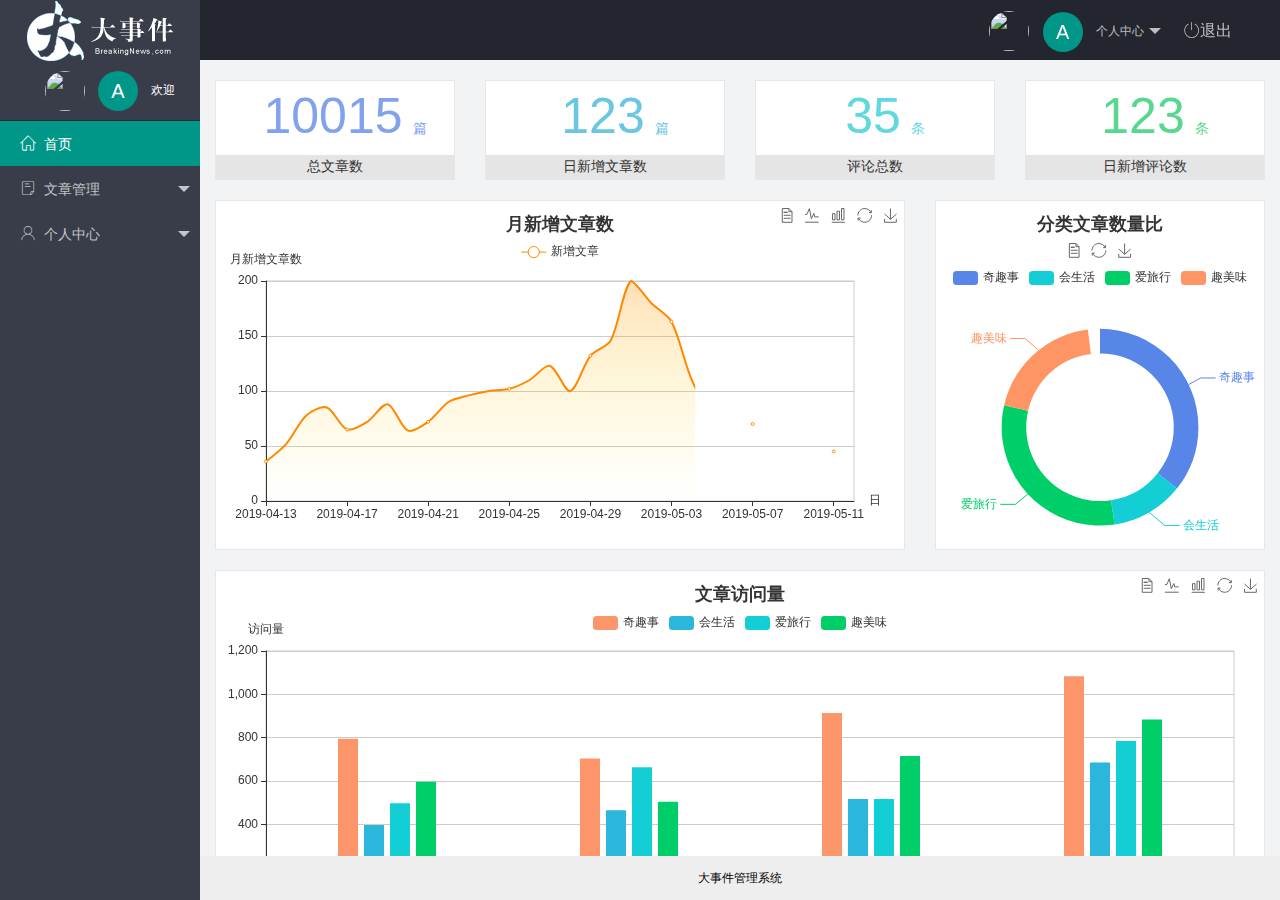
==== commit 5b8f61bb: "完成个人中心的开发" ====
--- a/index.html
+++ b/index.html
@@ -30,9 +30,9 @@
                         个人中心
                     </a>
                     <dl class="layui-nav-child">
-                        <dd><a href="">基本资料</a></dd>
-                        <dd><a href="">更换头像</a></dd>
-                        <dd><a href="">重置密码</a></dd>
+                        <dd><a href="./user/user_info.html" target="fm">基本资料</a></dd>
+                        <dd><a href="./user/user_avatar.html" target="fm">更换头像</a></dd>
+                        <dd><a href="./user/user_pwd.html" target="fm">重置密码</a></dd>
                     </dl>
                 </li>
                 <li class="layui-nav-item" lay-header-event="menuRight" lay-unselect>
@@ -67,9 +67,12 @@
                     <li class="layui-nav-item">
                         <a href="javascript:;"><span class="iconfont icon-user"></span>个人中心</a>
                         <dl class="layui-nav-child">
-                            <dd><a href="javascript:;"><i class="layui-icon layui-icon-app"></i> 基本资料</a></dd>
-                            <dd><a href="javascript:;"><i class="layui-icon layui-icon-app"></i> 更换头像</a></dd>
-                            <dd><a href=""><i class="layui-icon layui-icon-app"></i> 重置密码</a></dd>
+                            <dd><a href="./user/user_info.html" target="fm"><i class="layui-icon layui-icon-app"></i>
+                                    基本资料</a></dd>
+                            <dd><a href="./user/user_avatar.html" target="fm"><i class="layui-icon layui-icon-app"></i>
+                                    更换头像</a></dd>
+                            <dd><a href="./user/user_pwd.html" target="fm"><i class="layui-icon layui-icon-app"></i>
+                                    重置密码</a></dd>
                         </dl>
                     </li>
 
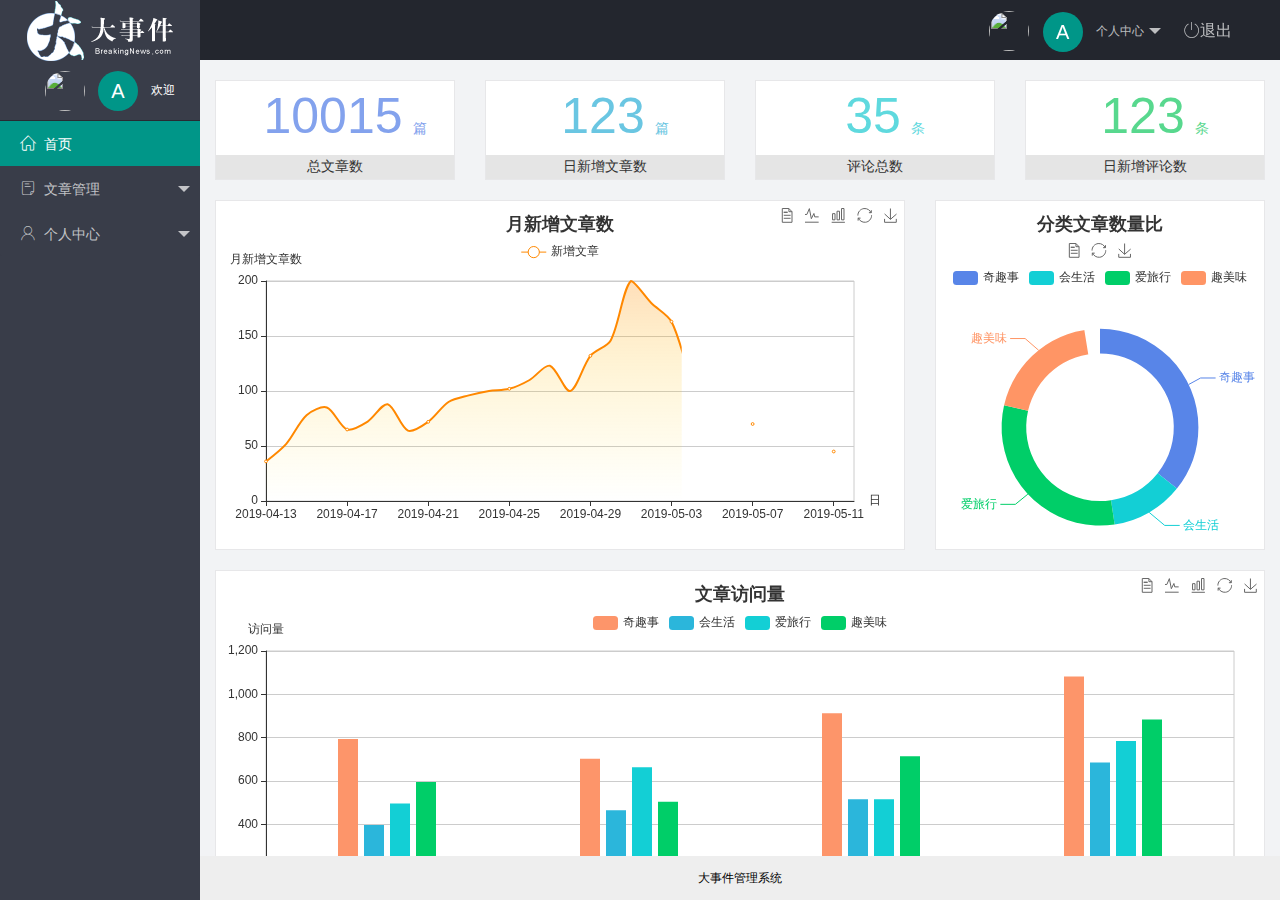
==== commit 5f16d3e7: "完成文章管理的相关开发" ====
--- a/index.html
+++ b/index.html
@@ -59,9 +59,12 @@
                     <li class="layui-nav-item  ">
                         <a class="" href="javascript:;"><span class="iconfont icon-16"></span>文章管理</a>
                         <dl class="layui-nav-child">
-                            <dd><a href="javascript:;"><i class="layui-icon layui-icon-app"></i> 文章类别</a></dd>
-                            <dd><a href="javascript:;"><i class="layui-icon layui-icon-app"></i> 文章列表</a></dd>
-                            <dd><a href="javascript:;"><i class="layui-icon layui-icon-app"></i> 发布文章</a></dd>
+                            <dd><a href="./article/art_cate.html" target="fm"><i class="layui-icon layui-icon-app"></i>
+                                    文章类别</a></dd>
+                            <dd><a href="./article/art_list.html" target="fm"><i class="layui-icon layui-icon-app"></i>
+                                    文章列表</a></dd>
+                            <dd><a href="./article/art_pub.html" target="fm"><i class="layui-icon layui-icon-app"></i>
+                                    发布文章</a></dd>
                         </dl>
                     </li>
                     <li class="layui-nav-item">
